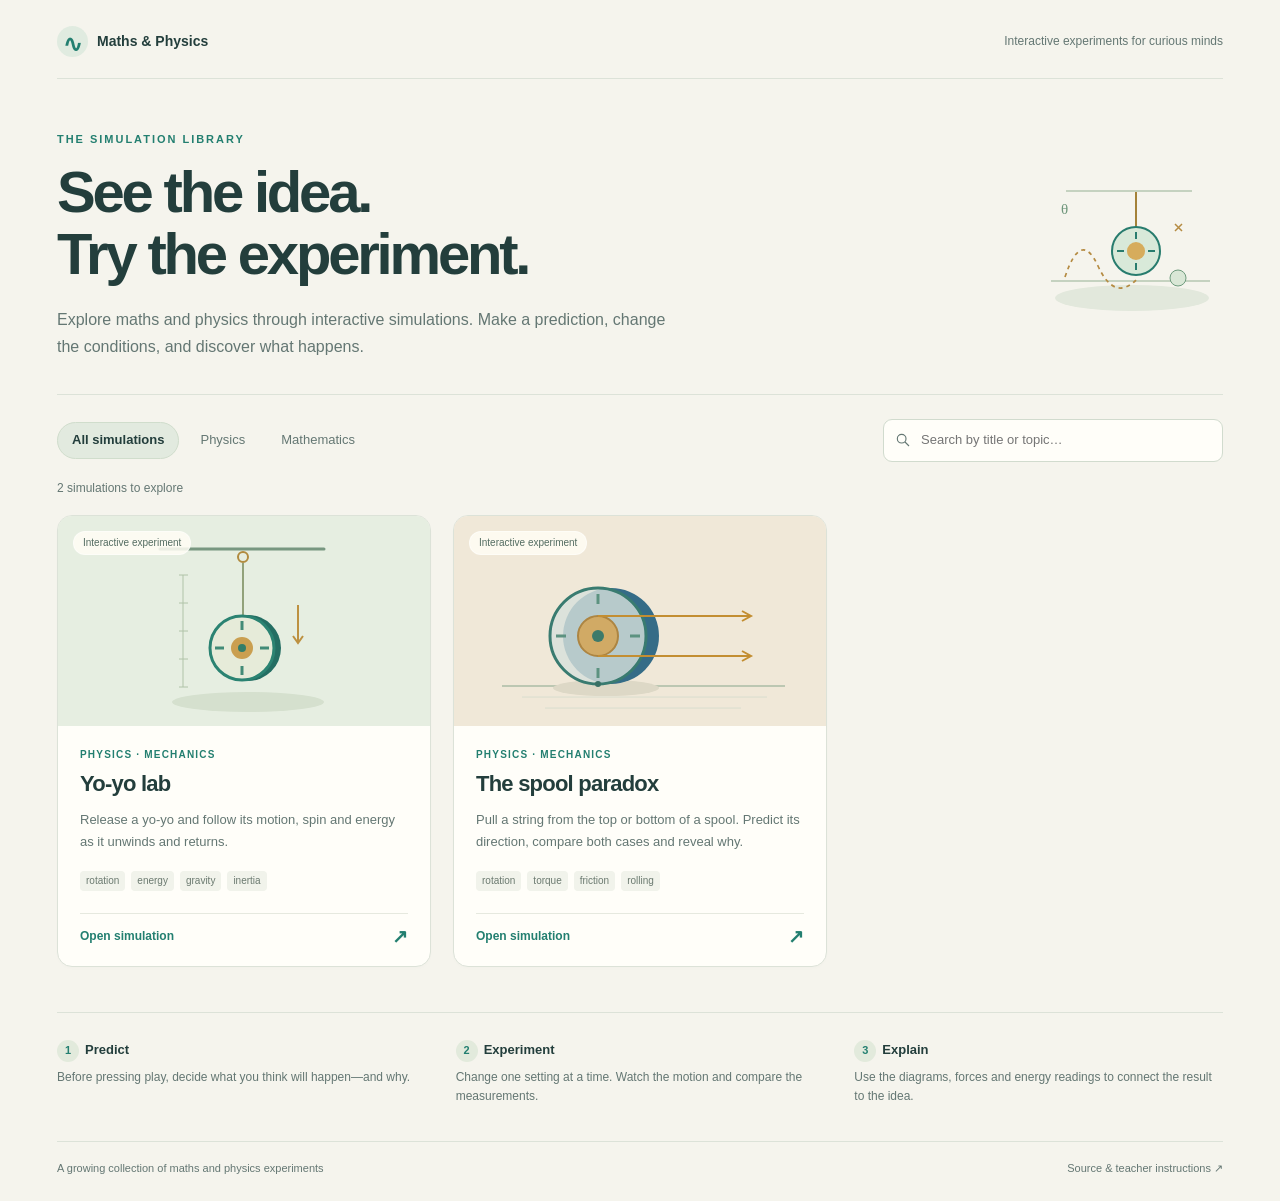
==== index.html @ 2e0e13a7 "Publish expandable maths and physics simulation library with yo-yo and spool experiments" ====
<!DOCTYPE html>
<html lang="en">
<head>
<meta charset="utf-8">
<meta name="viewport" content="width=device-width,initial-scale=1">
<meta name="theme-color" content="#f5f4ed">
<meta name="description" content="Interactive maths and physics simulations. Predict, experiment and explore the ideas behind the motion.">
<link rel="icon" href="data:,">
<title>Maths &amp; Physics · Simulation library</title>
<style>
:root{color-scheme:light;--paper:#f5f4ed;--ink:#233e3c;--muted:#647773;--green:#237f70;--line:#dce2d8;--card:#fffef9}*{box-sizing:border-box}body{margin:0;background:var(--paper);color:var(--ink);font:15px/1.6 'Segoe UI',Arial,sans-serif}a{color:var(--green)}button,input{font:inherit}button{cursor:pointer}a:focus-visible,button:focus-visible,input:focus-visible{outline:3px solid #c89031;outline-offset:4px}.wrap{max-width:1230px;margin:0 auto;padding:0 32px}header{display:flex;justify-content:space-between;align-items:center;padding:26px 0 21px;border-bottom:1px solid var(--line);gap:20px}.brand{font-size:14px;font-weight:650;display:flex;align-items:center;gap:9px}.mark{display:grid;place-items:center;width:31px;height:31px;background:#e0ebe0;color:var(--green);border-radius:50%;font-size:23px}.header-note{font-size:12px;color:var(--muted)}.hero{padding:52px 0 34px;display:flex;gap:35px;justify-content:space-between;align-items:center}.eyebrow{font-size:11px;font-weight:700;letter-spacing:.18em;text-transform:uppercase;color:var(--green);margin-bottom:12px}h1{font-size:clamp(35px,5vw,58px);font-weight:650;line-height:1.08;letter-spacing:-.055em;margin:0 0 20px;max-width:690px}.hero p{max-width:610px;font-size:16px;line-height:1.7;color:var(--muted);margin:0}.hero-art{width:190px;height:160px;flex-shrink:0}.tools{border-top:1px solid var(--line);padding-top:24px;display:flex;justify-content:space-between;align-items:center;gap:18px;flex-wrap:wrap}.filters{display:flex;gap:6px;flex-wrap:wrap}.filter{border:1px solid transparent;color:var(--muted);background:transparent;border-radius:25px;font-size:13px;padding:7px 14px}.filter:hover{background:#e9eee4}.filter[aria-pressed=true]{color:var(--ink);background:#e2eadf;border-color:#d0ddcc;font-weight:600}.search{position:relative;min-width:255px;max-width:340px;flex-grow:1}.search input{width:100%;border:1px solid #d1dbce;border-radius:9px;background:var(--card);padding:10px 13px 10px 37px;color:var(--ink);font-size:13px}.search svg{position:absolute;left:12px;top:13px;width:16px;height:16px;pointer-events:none;color:var(--muted)}.count{font-size:12px;color:var(--muted);margin:17px 0}.cards{display:grid;grid-template-columns:repeat(3,minmax(0,1fr));gap:22px}.card{display:flex;flex-direction:column;border:1px solid var(--line);border-radius:15px;background:var(--card);color:var(--ink);text-decoration:none;overflow:hidden;box-shadow:0 2px 3px #20382d03;transition:transform .15s,border-color .15s}.card:hover{transform:translateY(-3px);border-color:#9eb5a1}.art{height:210px;display:flex;align-items:center;justify-content:center;position:relative;background:#e6eee1}.card:nth-child(even) .art{background:#f0e8d8}.art svg{width:100%;height:100%;max-width:370px}.art-tag{position:absolute;top:15px;left:15px;background:#fffdf5d9;border:1px solid #ffffff80;border-radius:20px;padding:3px 9px;font-size:10px;color:#536c61}.card-body{padding:21px 22px 20px;display:flex;flex-direction:column;flex-grow:1}.topic{font-size:10px;text-transform:uppercase;letter-spacing:.12em;color:var(--green);font-weight:650}.card h2{font-size:22px;letter-spacing:-.035em;font-weight:650;line-height:1.3;margin:7px 0 10px}.description{font-size:13px;color:var(--muted);line-height:1.7;margin:0 0 18px;flex-grow:1}.tags{display:flex;gap:6px;flex-wrap:wrap;margin:0 0 22px}.tag{color:#6b7a70;background:#f1f3eb;border-radius:4px;font-size:10px;padding:2px 6px}.open{display:flex;justify-content:space-between;align-items:center;font-size:12px;font-weight:650;color:var(--green);border-top:1px solid #e6e9df;padding-top:13px}.open span:last-child{font-size:19px;line-height:1}.empty{border:1px dashed #c9d6c5;border-radius:12px;padding:32px;background:#f0f3e9;color:var(--muted);font-size:14px}.empty[hidden]{display:none}.learning{display:grid;grid-template-columns:repeat(3,1fr);gap:30px;border-top:1px solid var(--line);margin-top:45px;padding:27px 0 34px}.learning b{display:block;font-size:13px;margin-bottom:6px}.learning p{font-size:12px;color:var(--muted);margin:0}.number{display:inline-grid;place-items:center;width:22px;height:22px;background:#e2eadc;color:var(--green);border-radius:50%;font-size:11px;margin-right:6px}footer{display:flex;justify-content:space-between;gap:16px;flex-wrap:wrap;padding:18px 0 24px;border-top:1px solid var(--line);font-size:11px;color:var(--muted)}footer a{color:var(--muted);text-decoration:none}footer a:hover{text-decoration:underline}.notice{color:#965b20;background:#fbefd9;border-radius:7px;padding:12px 15px;font-size:12px}.notice[hidden]{display:none}.sr-only{position:absolute;width:1px;height:1px;padding:0;margin:-1px;overflow:hidden;clip:rect(0,0,0,0);white-space:nowrap;border:0}@media(max-width:1020px){.cards{grid-template-columns:repeat(2,minmax(0,1fr))}.hero-art{width:140px}.hero{padding-top:38px}h1{font-size:46px}}@media(max-width:620px){.wrap{padding:0 18px}header{padding:20px 0 16px}.header-note{display:none}.hero{padding:33px 0 28px}.hero-art{display:none}h1{font-size:38px}.hero p{font-size:14px}.tools{align-items:stretch}.search{max-width:none;flex-basis:100%}.cards{grid-template-columns:1fr;gap:18px}.art{height:190px}.learning{grid-template-columns:1fr;gap:18px;margin-top:30px}.card-body{padding:18px 20px}.count{margin:14px 0}}@media(prefers-reduced-motion:reduce){.card{transition:none}.card:hover{transform:none}}
</style>
</head>
<body><div class="wrap">
<header><div class="brand"><span class="mark" aria-hidden="true">∿</span>Maths &amp; Physics</div><span class="header-note">Interactive experiments for curious minds</span></header>
<main>
<section class="hero"><div><div class="eyebrow">The simulation library</div><h1>See the idea.<br>Try the experiment.</h1><p>Explore maths and physics through interactive simulations. Make a prediction, change the conditions, and discover what happens.</p></div><svg class="hero-art" viewBox="0 0 190 160" aria-hidden="true"><ellipse cx="99" cy="132" rx="77" ry="13" fill="#e2e8dc"/><path d="M18 115H177M33 25H159" stroke="#b7c7b2" stroke-width="1.5"/><path d="M103 26V69" stroke="#a48239" stroke-width="2"/><circle cx="103" cy="85" r="24" fill="#d8e9d9" stroke="#287c6e" stroke-width="2"/><circle cx="103" cy="85" r="9" fill="#d6ac5c"/><path d="M103 66L103 73M103 97V104M84 85H91M115 85H122" stroke="#287c6e" stroke-width="2"/><path d="M32 111Q48 63 65 100T105 112" fill="none" stroke="#b58b42" stroke-width="1.7" stroke-dasharray="4 4"/><circle cx="145" cy="112" r="8" fill="#d9e7d6" stroke="#6e9b7d"/><path d="M142 65L149 58M149 65L142 58" stroke="#b58b42" stroke-width="1.5"/><text x="28" y="48" font-size="15" fill="#6e967b" font-family="Georgia,serif">θ</text></svg></section>
<div class="tools"><div class="filters" id="filters" role="group" aria-label="Filter by subject"><button class="filter" type="button" aria-pressed="true" data-subject="all">All simulations</button><button class="filter" type="button" aria-pressed="false" data-subject="Physics">Physics</button><button class="filter" type="button" aria-pressed="false" data-subject="Mathematics">Mathematics</button></div><div class="search"><label class="sr-only" for="search">Search simulations by title or topic</label><svg viewBox="0 0 24 24" fill="none" stroke="currentColor" stroke-width="1.7" aria-hidden="true"><circle cx="10" cy="10" r="6.5"/><path d="M15 15L21 21"/></svg><input type="search" id="search" placeholder="Search by title or topic…" autocomplete="off"></div></div>
<p class="count" id="count" role="status" aria-live="polite">2 simulations to explore</p><p class="notice" id="notice" hidden></p>
<div class="cards" id="cards"><a class="card" href="physics/yoyo/"><div class="card-body"><div class="topic">Physics · Mechanics</div><h2>Yo-yo lab</h2><p class="description">Release a yo-yo and explore gravity, spin and energy.</p><span class="open">Open simulation →</span></div></a><a class="card" href="physics/spool/"><div class="card-body"><div class="topic">Physics · Mechanics</div><h2>The spool paradox</h2><p class="description">Pull the string from above or underneath. Predict which way the spool rolls.</p><span class="open">Open simulation →</span></div></a></div>
<p class="empty" id="empty" hidden>No simulations match this search. Try another topic or choose “All simulations.”</p>
<section class="learning" aria-label="How to explore"><div><b><span class="number">1</span>Predict</b><p>Before pressing play, decide what you think will happen—and why.</p></div><div><b><span class="number">2</span>Experiment</b><p>Change one setting at a time. Watch the motion and compare the measurements.</p></div><div><b><span class="number">3</span>Explain</b><p>Use the diagrams, forces and energy readings to connect the result to the idea.</p></div></section>
<noscript><p class="notice">JavaScript is needed for searching and for the interactive experiments. The links above remain available.</p></noscript>
</main><footer><span>A growing collection of maths and physics experiments</span><a href="https://github.com/enigmaldc/simulations">Source &amp; teacher instructions ↗</a></footer>
</div>
<script>
(()=>{
const $=id=>document.getElementById(id);let entries=[],subject='all';
const drawings={
yoyo:'<svg viewBox="0 0 370 210" aria-hidden="true"><ellipse cx="189" cy="186" rx="76" ry="10" fill="#d5e0ce"/><path d="M101 33H265" stroke="#789780" stroke-width="3" stroke-linecap="round"/><circle cx="184" cy="41" r="5" stroke="#b18b3f" stroke-width="2" fill="none"/><path d="M184 47V105" stroke="#7d8e61" stroke-width="1.6"/><path d="M124 59V171M120 59H129M120 87H129M120 115H129M120 143H129M120 171H129" stroke="#b0c3a8" stroke-width="1"/><circle cx="189" cy="132" r="33" fill="#246e63"/><circle cx="183" cy="132" r="32" fill="#e6ebd9" stroke="#2b8372" stroke-width="3"/><circle cx="183" cy="132" r="11" fill="#ca9f50"/><circle cx="183" cy="132" r="4" fill="#327d68"/><path d="M183 105V114M183 150V159M156 132H165M201 132H210" stroke="#428b77" stroke-width="3"/><path d="M239 89V126M234 120L239 127L244 120" stroke="#bd9141" stroke-width="2" fill="none"/></svg>',
spool:'<svg viewBox="0 0 370 210" aria-hidden="true"><path d="M47 170H330" stroke="#bcc7b2" stroke-width="2"/><path d="M67 181H312M90 192H286" stroke="#d8ddce" stroke-width="1"/><ellipse cx="151" cy="172" rx="53" ry="8" fill="#ddd8c6"/><circle cx="156" cy="120" r="48" fill="#356c87"/><circle cx="143" cy="120" r="48" fill="#d7e2dd" fill-opacity=".8" stroke="#397b70" stroke-width="3"/><circle cx="143" cy="120" r="20" fill="#d1aa65" stroke="#ad8542" stroke-width="2"/><circle cx="143" cy="120" r="6" fill="#3d7a6a"/><path d="M143 100H295M143 140H295" stroke="#c38e32" stroke-width="2"/><path d="M287 95L296 100L287 105M287 135L296 140L287 145" fill="none" stroke="#c38e32" stroke-width="2"/><path d="M143 78V88M143 152V162M101 120H111M175 120H185" stroke="#5c9280" stroke-width="3"/><circle cx="143" cy="168" r="3" fill="#397064"/></svg>',
generic:'<svg viewBox="0 0 370 210" aria-hidden="true"><path d="M57 159H315M95 39V177" stroke="#a6bba5" stroke-width="1.5"/><path d="M62 133Q110 35 157 112T254 107T316 83" stroke="#318371" stroke-width="3" fill="none"/><circle cx="157" cy="112" r="7" fill="#d0a355"/><circle cx="254" cy="107" r="5" fill="#318371"/></svg>'};
function card(entry){const a=document.createElement('a');a.className='card';a.href=entry.path;const art=document.createElement('div');art.className='art';art.innerHTML=drawings[entry.icon]||drawings.generic;const artTag=document.createElement('span');artTag.className='art-tag';artTag.textContent='Interactive experiment';art.append(artTag);const body=document.createElement('div');body.className='card-body';const topic=document.createElement('div');topic.className='topic';topic.textContent=entry.subject+' · '+entry.topic;const title=document.createElement('h2');title.textContent=entry.title;const description=document.createElement('p');description.className='description';description.textContent=entry.description;const tags=document.createElement('div');tags.className='tags';for(const name of entry.tags.slice(0,4)){const tag=document.createElement('span');tag.className='tag';tag.textContent=name;tags.append(tag);}const open=document.createElement('div');open.className='open';const label=document.createElement('span');label.textContent='Open simulation';const arrow=document.createElement('span');arrow.textContent='↗';arrow.setAttribute('aria-hidden','true');open.append(label,arrow);body.append(topic,title,description,tags,open);a.append(art,body);return a;}
function render(){const query=$('search').value.trim().toLocaleLowerCase();const visible=entries.filter(e=>(subject==='all'||e.subject===subject)&&[e.title,e.subject,e.topic,e.description,...e.tags].join(' ').toLocaleLowerCase().includes(query));$('cards').replaceChildren(...visible.map(card));$('empty').hidden=visible.length!==0;$('empty').textContent=subject==='Mathematics'&&!query?'Mathematics experiments will appear here as the collection grows. Choose “All simulations” to browse the current experiments.':'No simulations match this search. Try another topic or choose “All simulations.”';$('count').textContent=visible.length+(visible.length===1?' simulation':' simulations')+(query||subject!=='all'?' found':' to explore');}
function filters(){const subjects=['all',...new Set(['Physics','Mathematics',...entries.map(e=>e.subject)])];$('filters').replaceChildren(...subjects.map(name=>{const b=document.createElement('button');b.type='button';b.className='filter';b.dataset.subject=name;b.textContent=name==='all'?'All simulations':name;b.setAttribute('aria-pressed',String(name===subject));return b;}));}
$('filters').addEventListener('click',e=>{const b=e.target.closest('[data-subject]');if(!b||!entries.length)return;subject=b.dataset.subject;filters();render();});$('search').addEventListener('input',()=>{if(entries.length)render();});
async function load(){try{const response=await fetch('./simulations.json',{cache:'no-cache'});if(!response.ok)throw new Error('Catalogue returned HTTP '+response.status);const data=await response.json();if(!Array.isArray(data))throw new Error('Catalogue must be a list');const ids=new Set();for(const entry of data){if(!entry||!['id','title','subject','topic','description','path'].every(k=>typeof entry[k]==='string'&&entry[k].trim())||!Array.isArray(entry.tags)||!entry.tags.every(t=>typeof t==='string')||ids.has(entry.id)||/^(?:[a-z][a-z0-9+.-]*:|\/)|(?:^|\/)\.\.(?:\/|$)/i.test(entry.path))throw new Error('Invalid catalogue entry');ids.add(entry.id);}entries=data;filters();render();}catch(error){$('notice').hidden=false;$('notice').textContent='The full catalogue could not load. The experiment links below still work. If you opened this file locally, use a localhost server or the published GitHub Pages site.';$('search').disabled=true;for(const b of $('filters').querySelectorAll('button'))b.disabled=true;console.error('Simulation catalogue:',error);}}
load();
})();
</script>
</body>
</html>
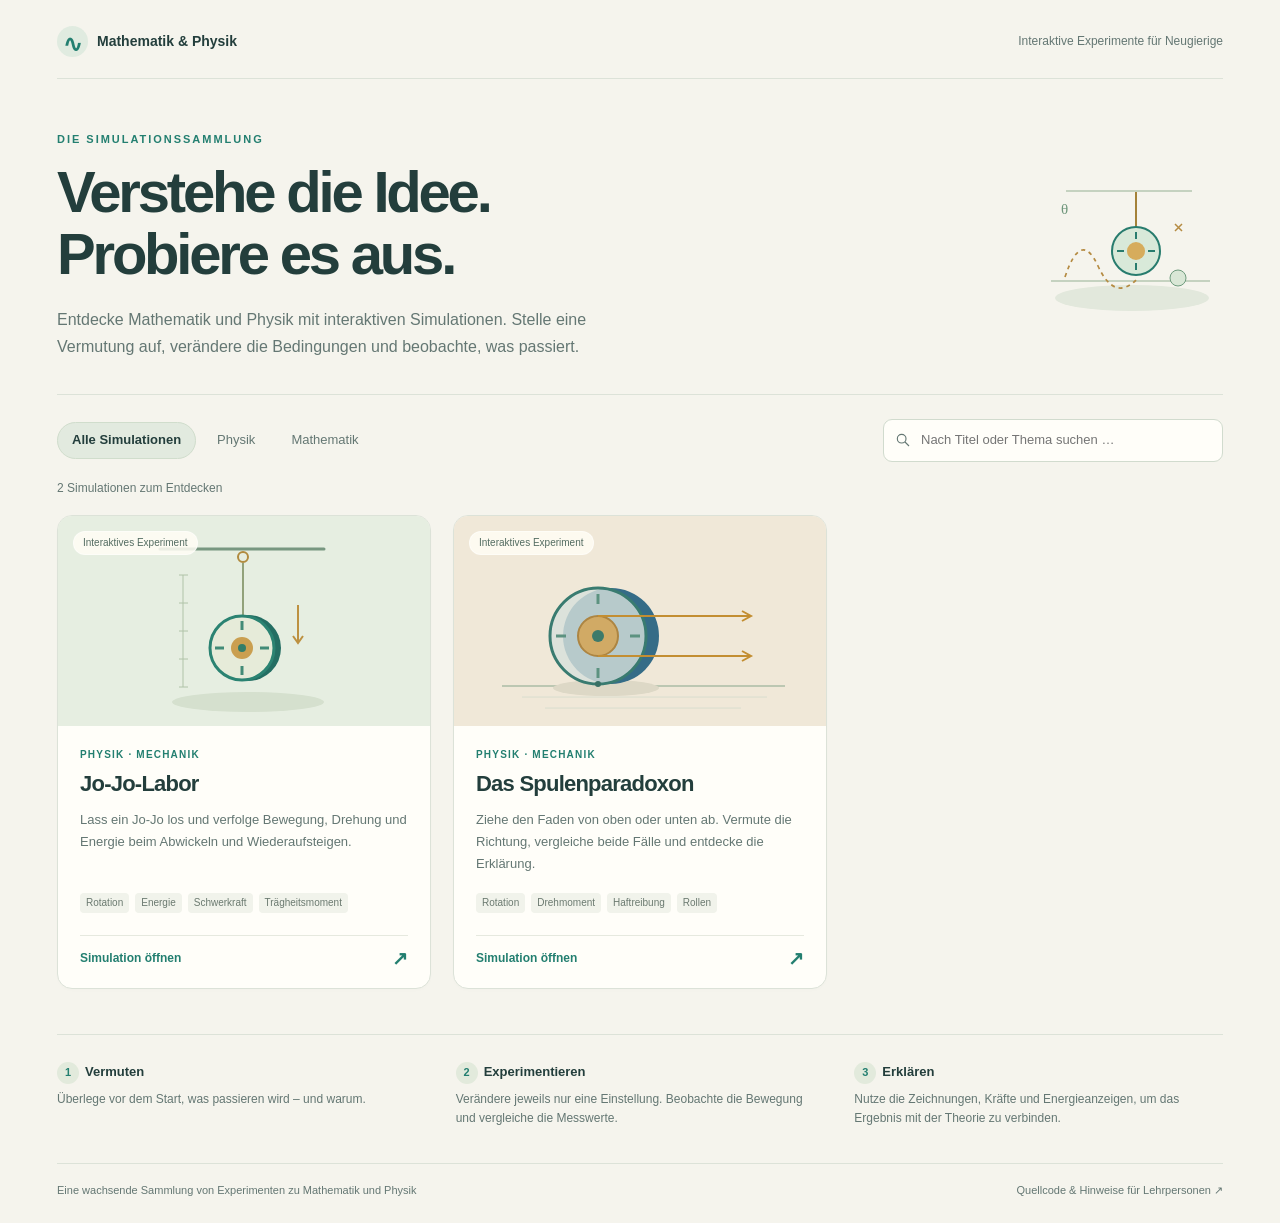
==== commit f6bd04e0: "Translate both physics simulations and the library into Swiss Standard German" ====
--- a/index.html
+++ b/index.html
@@ -1,42 +1,42 @@
-<!DOCTYPE html>
-<html lang="en">
-<head>
-<meta charset="utf-8">
-<meta name="viewport" content="width=device-width,initial-scale=1">
-<meta name="theme-color" content="#f5f4ed">
-<meta name="description" content="Interactive maths and physics simulations. Predict, experiment and explore the ideas behind the motion.">
-<link rel="icon" href="data:,">
-<title>Maths &amp; Physics · Simulation library</title>
-<style>
-:root{color-scheme:light;--paper:#f5f4ed;--ink:#233e3c;--muted:#647773;--green:#237f70;--line:#dce2d8;--card:#fffef9}*{box-sizing:border-box}body{margin:0;background:var(--paper);color:var(--ink);font:15px/1.6 'Segoe UI',Arial,sans-serif}a{color:var(--green)}button,input{font:inherit}button{cursor:pointer}a:focus-visible,button:focus-visible,input:focus-visible{outline:3px solid #c89031;outline-offset:4px}.wrap{max-width:1230px;margin:0 auto;padding:0 32px}header{display:flex;justify-content:space-between;align-items:center;padding:26px 0 21px;border-bottom:1px solid var(--line);gap:20px}.brand{font-size:14px;font-weight:650;display:flex;align-items:center;gap:9px}.mark{display:grid;place-items:center;width:31px;height:31px;background:#e0ebe0;color:var(--green);border-radius:50%;font-size:23px}.header-note{font-size:12px;color:var(--muted)}.hero{padding:52px 0 34px;display:flex;gap:35px;justify-content:space-between;align-items:center}.eyebrow{font-size:11px;font-weight:700;letter-spacing:.18em;text-transform:uppercase;color:var(--green);margin-bottom:12px}h1{font-size:clamp(35px,5vw,58px);font-weight:650;line-height:1.08;letter-spacing:-.055em;margin:0 0 20px;max-width:690px}.hero p{max-width:610px;font-size:16px;line-height:1.7;color:var(--muted);margin:0}.hero-art{width:190px;height:160px;flex-shrink:0}.tools{border-top:1px solid var(--line);padding-top:24px;display:flex;justify-content:space-between;align-items:center;gap:18px;flex-wrap:wrap}.filters{display:flex;gap:6px;flex-wrap:wrap}.filter{border:1px solid transparent;color:var(--muted);background:transparent;border-radius:25px;font-size:13px;padding:7px 14px}.filter:hover{background:#e9eee4}.filter[aria-pressed=true]{color:var(--ink);background:#e2eadf;border-color:#d0ddcc;font-weight:600}.search{position:relative;min-width:255px;max-width:340px;flex-grow:1}.search input{width:100%;border:1px solid #d1dbce;border-radius:9px;background:var(--card);padding:10px 13px 10px 37px;color:var(--ink);font-size:13px}.search svg{position:absolute;left:12px;top:13px;width:16px;height:16px;pointer-events:none;color:var(--muted)}.count{font-size:12px;color:var(--muted);margin:17px 0}.cards{display:grid;grid-template-columns:repeat(3,minmax(0,1fr));gap:22px}.card{display:flex;flex-direction:column;border:1px solid var(--line);border-radius:15px;background:var(--card);color:var(--ink);text-decoration:none;overflow:hidden;box-shadow:0 2px 3px #20382d03;transition:transform .15s,border-color .15s}.card:hover{transform:translateY(-3px);border-color:#9eb5a1}.art{height:210px;display:flex;align-items:center;justify-content:center;position:relative;background:#e6eee1}.card:nth-child(even) .art{background:#f0e8d8}.art svg{width:100%;height:100%;max-width:370px}.art-tag{position:absolute;top:15px;left:15px;background:#fffdf5d9;border:1px solid #ffffff80;border-radius:20px;padding:3px 9px;font-size:10px;color:#536c61}.card-body{padding:21px 22px 20px;display:flex;flex-direction:column;flex-grow:1}.topic{font-size:10px;text-transform:uppercase;letter-spacing:.12em;color:var(--green);font-weight:650}.card h2{font-size:22px;letter-spacing:-.035em;font-weight:650;line-height:1.3;margin:7px 0 10px}.description{font-size:13px;color:var(--muted);line-height:1.7;margin:0 0 18px;flex-grow:1}.tags{display:flex;gap:6px;flex-wrap:wrap;margin:0 0 22px}.tag{color:#6b7a70;background:#f1f3eb;border-radius:4px;font-size:10px;padding:2px 6px}.open{display:flex;justify-content:space-between;align-items:center;font-size:12px;font-weight:650;color:var(--green);border-top:1px solid #e6e9df;padding-top:13px}.open span:last-child{font-size:19px;line-height:1}.empty{border:1px dashed #c9d6c5;border-radius:12px;padding:32px;background:#f0f3e9;color:var(--muted);font-size:14px}.empty[hidden]{display:none}.learning{display:grid;grid-template-columns:repeat(3,1fr);gap:30px;border-top:1px solid var(--line);margin-top:45px;padding:27px 0 34px}.learning b{display:block;font-size:13px;margin-bottom:6px}.learning p{font-size:12px;color:var(--muted);margin:0}.number{display:inline-grid;place-items:center;width:22px;height:22px;background:#e2eadc;color:var(--green);border-radius:50%;font-size:11px;margin-right:6px}footer{display:flex;justify-content:space-between;gap:16px;flex-wrap:wrap;padding:18px 0 24px;border-top:1px solid var(--line);font-size:11px;color:var(--muted)}footer a{color:var(--muted);text-decoration:none}footer a:hover{text-decoration:underline}.notice{color:#965b20;background:#fbefd9;border-radius:7px;padding:12px 15px;font-size:12px}.notice[hidden]{display:none}.sr-only{position:absolute;width:1px;height:1px;padding:0;margin:-1px;overflow:hidden;clip:rect(0,0,0,0);white-space:nowrap;border:0}@media(max-width:1020px){.cards{grid-template-columns:repeat(2,minmax(0,1fr))}.hero-art{width:140px}.hero{padding-top:38px}h1{font-size:46px}}@media(max-width:620px){.wrap{padding:0 18px}header{padding:20px 0 16px}.header-note{display:none}.hero{padding:33px 0 28px}.hero-art{display:none}h1{font-size:38px}.hero p{font-size:14px}.tools{align-items:stretch}.search{max-width:none;flex-basis:100%}.cards{grid-template-columns:1fr;gap:18px}.art{height:190px}.learning{grid-template-columns:1fr;gap:18px;margin-top:30px}.card-body{padding:18px 20px}.count{margin:14px 0}}@media(prefers-reduced-motion:reduce){.card{transition:none}.card:hover{transform:none}}
-</style>
-</head>
-<body><div class="wrap">
-<header><div class="brand"><span class="mark" aria-hidden="true">∿</span>Maths &amp; Physics</div><span class="header-note">Interactive experiments for curious minds</span></header>
-<main>
-<section class="hero"><div><div class="eyebrow">The simulation library</div><h1>See the idea.<br>Try the experiment.</h1><p>Explore maths and physics through interactive simulations. Make a prediction, change the conditions, and discover what happens.</p></div><svg class="hero-art" viewBox="0 0 190 160" aria-hidden="true"><ellipse cx="99" cy="132" rx="77" ry="13" fill="#e2e8dc"/><path d="M18 115H177M33 25H159" stroke="#b7c7b2" stroke-width="1.5"/><path d="M103 26V69" stroke="#a48239" stroke-width="2"/><circle cx="103" cy="85" r="24" fill="#d8e9d9" stroke="#287c6e" stroke-width="2"/><circle cx="103" cy="85" r="9" fill="#d6ac5c"/><path d="M103 66L103 73M103 97V104M84 85H91M115 85H122" stroke="#287c6e" stroke-width="2"/><path d="M32 111Q48 63 65 100T105 112" fill="none" stroke="#b58b42" stroke-width="1.7" stroke-dasharray="4 4"/><circle cx="145" cy="112" r="8" fill="#d9e7d6" stroke="#6e9b7d"/><path d="M142 65L149 58M149 65L142 58" stroke="#b58b42" stroke-width="1.5"/><text x="28" y="48" font-size="15" fill="#6e967b" font-family="Georgia,serif">θ</text></svg></section>
-<div class="tools"><div class="filters" id="filters" role="group" aria-label="Filter by subject"><button class="filter" type="button" aria-pressed="true" data-subject="all">All simulations</button><button class="filter" type="button" aria-pressed="false" data-subject="Physics">Physics</button><button class="filter" type="button" aria-pressed="false" data-subject="Mathematics">Mathematics</button></div><div class="search"><label class="sr-only" for="search">Search simulations by title or topic</label><svg viewBox="0 0 24 24" fill="none" stroke="currentColor" stroke-width="1.7" aria-hidden="true"><circle cx="10" cy="10" r="6.5"/><path d="M15 15L21 21"/></svg><input type="search" id="search" placeholder="Search by title or topic…" autocomplete="off"></div></div>
-<p class="count" id="count" role="status" aria-live="polite">2 simulations to explore</p><p class="notice" id="notice" hidden></p>
-<div class="cards" id="cards"><a class="card" href="physics/yoyo/"><div class="card-body"><div class="topic">Physics · Mechanics</div><h2>Yo-yo lab</h2><p class="description">Release a yo-yo and explore gravity, spin and energy.</p><span class="open">Open simulation →</span></div></a><a class="card" href="physics/spool/"><div class="card-body"><div class="topic">Physics · Mechanics</div><h2>The spool paradox</h2><p class="description">Pull the string from above or underneath. Predict which way the spool rolls.</p><span class="open">Open simulation →</span></div></a></div>
-<p class="empty" id="empty" hidden>No simulations match this search. Try another topic or choose “All simulations.”</p>
-<section class="learning" aria-label="How to explore"><div><b><span class="number">1</span>Predict</b><p>Before pressing play, decide what you think will happen—and why.</p></div><div><b><span class="number">2</span>Experiment</b><p>Change one setting at a time. Watch the motion and compare the measurements.</p></div><div><b><span class="number">3</span>Explain</b><p>Use the diagrams, forces and energy readings to connect the result to the idea.</p></div></section>
-<noscript><p class="notice">JavaScript is needed for searching and for the interactive experiments. The links above remain available.</p></noscript>
-</main><footer><span>A growing collection of maths and physics experiments</span><a href="https://github.com/enigmaldc/simulations">Source &amp; teacher instructions ↗</a></footer>
-</div>
-<script>
-(()=>{
-const $=id=>document.getElementById(id);let entries=[],subject='all';
-const drawings={
-yoyo:'<svg viewBox="0 0 370 210" aria-hidden="true"><ellipse cx="189" cy="186" rx="76" ry="10" fill="#d5e0ce"/><path d="M101 33H265" stroke="#789780" stroke-width="3" stroke-linecap="round"/><circle cx="184" cy="41" r="5" stroke="#b18b3f" stroke-width="2" fill="none"/><path d="M184 47V105" stroke="#7d8e61" stroke-width="1.6"/><path d="M124 59V171M120 59H129M120 87H129M120 115H129M120 143H129M120 171H129" stroke="#b0c3a8" stroke-width="1"/><circle cx="189" cy="132" r="33" fill="#246e63"/><circle cx="183" cy="132" r="32" fill="#e6ebd9" stroke="#2b8372" stroke-width="3"/><circle cx="183" cy="132" r="11" fill="#ca9f50"/><circle cx="183" cy="132" r="4" fill="#327d68"/><path d="M183 105V114M183 150V159M156 132H165M201 132H210" stroke="#428b77" stroke-width="3"/><path d="M239 89V126M234 120L239 127L244 120" stroke="#bd9141" stroke-width="2" fill="none"/></svg>',
-spool:'<svg viewBox="0 0 370 210" aria-hidden="true"><path d="M47 170H330" stroke="#bcc7b2" stroke-width="2"/><path d="M67 181H312M90 192H286" stroke="#d8ddce" stroke-width="1"/><ellipse cx="151" cy="172" rx="53" ry="8" fill="#ddd8c6"/><circle cx="156" cy="120" r="48" fill="#356c87"/><circle cx="143" cy="120" r="48" fill="#d7e2dd" fill-opacity=".8" stroke="#397b70" stroke-width="3"/><circle cx="143" cy="120" r="20" fill="#d1aa65" stroke="#ad8542" stroke-width="2"/><circle cx="143" cy="120" r="6" fill="#3d7a6a"/><path d="M143 100H295M143 140H295" stroke="#c38e32" stroke-width="2"/><path d="M287 95L296 100L287 105M287 135L296 140L287 145" fill="none" stroke="#c38e32" stroke-width="2"/><path d="M143 78V88M143 152V162M101 120H111M175 120H185" stroke="#5c9280" stroke-width="3"/><circle cx="143" cy="168" r="3" fill="#397064"/></svg>',
-generic:'<svg viewBox="0 0 370 210" aria-hidden="true"><path d="M57 159H315M95 39V177" stroke="#a6bba5" stroke-width="1.5"/><path d="M62 133Q110 35 157 112T254 107T316 83" stroke="#318371" stroke-width="3" fill="none"/><circle cx="157" cy="112" r="7" fill="#d0a355"/><circle cx="254" cy="107" r="5" fill="#318371"/></svg>'};
-function card(entry){const a=document.createElement('a');a.className='card';a.href=entry.path;const art=document.createElement('div');art.className='art';art.innerHTML=drawings[entry.icon]||drawings.generic;const artTag=document.createElement('span');artTag.className='art-tag';artTag.textContent='Interactive experiment';art.append(artTag);const body=document.createElement('div');body.className='card-body';const topic=document.createElement('div');topic.className='topic';topic.textContent=entry.subject+' · '+entry.topic;const title=document.createElement('h2');title.textContent=entry.title;const description=document.createElement('p');description.className='description';description.textContent=entry.description;const tags=document.createElement('div');tags.className='tags';for(const name of entry.tags.slice(0,4)){const tag=document.createElement('span');tag.className='tag';tag.textContent=name;tags.append(tag);}const open=document.createElement('div');open.className='open';const label=document.createElement('span');label.textContent='Open simulation';const arrow=document.createElement('span');arrow.textContent='↗';arrow.setAttribute('aria-hidden','true');open.append(label,arrow);body.append(topic,title,description,tags,open);a.append(art,body);return a;}
-function render(){const query=$('search').value.trim().toLocaleLowerCase();const visible=entries.filter(e=>(subject==='all'||e.subject===subject)&&[e.title,e.subject,e.topic,e.description,...e.tags].join(' ').toLocaleLowerCase().includes(query));$('cards').replaceChildren(...visible.map(card));$('empty').hidden=visible.length!==0;$('empty').textContent=subject==='Mathematics'&&!query?'Mathematics experiments will appear here as the collection grows. Choose “All simulations” to browse the current experiments.':'No simulations match this search. Try another topic or choose “All simulations.”';$('count').textContent=visible.length+(visible.length===1?' simulation':' simulations')+(query||subject!=='all'?' found':' to explore');}
-function filters(){const subjects=['all',...new Set(['Physics','Mathematics',...entries.map(e=>e.subject)])];$('filters').replaceChildren(...subjects.map(name=>{const b=document.createElement('button');b.type='button';b.className='filter';b.dataset.subject=name;b.textContent=name==='all'?'All simulations':name;b.setAttribute('aria-pressed',String(name===subject));return b;}));}
-$('filters').addEventListener('click',e=>{const b=e.target.closest('[data-subject]');if(!b||!entries.length)return;subject=b.dataset.subject;filters();render();});$('search').addEventListener('input',()=>{if(entries.length)render();});
-async function load(){try{const response=await fetch('./simulations.json',{cache:'no-cache'});if(!response.ok)throw new Error('Catalogue returned HTTP '+response.status);const data=await response.json();if(!Array.isArray(data))throw new Error('Catalogue must be a list');const ids=new Set();for(const entry of data){if(!entry||!['id','title','subject','topic','description','path'].every(k=>typeof entry[k]==='string'&&entry[k].trim())||!Array.isArray(entry.tags)||!entry.tags.every(t=>typeof t==='string')||ids.has(entry.id)||/^(?:[a-z][a-z0-9+.-]*:|\/)|(?:^|\/)\.\.(?:\/|$)/i.test(entry.path))throw new Error('Invalid catalogue entry');ids.add(entry.id);}entries=data;filters();render();}catch(error){$('notice').hidden=false;$('notice').textContent='The full catalogue could not load. The experiment links below still work. If you opened this file locally, use a localhost server or the published GitHub Pages site.';$('search').disabled=true;for(const b of $('filters').querySelectorAll('button'))b.disabled=true;console.error('Simulation catalogue:',error);}}
-load();
-})();
-</script>
-</body>
-</html>
+<!DOCTYPE html>
+<html lang="de-CH">
+<head>
+<meta charset="utf-8">
+<meta name="viewport" content="width=device-width,initial-scale=1">
+<meta name="theme-color" content="#f5f4ed">
+<meta name="description" content="Interaktive Simulationen zu Mathematik und Physik. Vermute, experimentiere und entdecke die Ideen hinter der Bewegung.">
+<link rel="icon" href="data:,">
+<title>Mathematik &amp; Physik · Simulationssammlung</title>
+<style>
+:root{color-scheme:light;--paper:#f5f4ed;--ink:#233e3c;--muted:#647773;--green:#237f70;--line:#dce2d8;--card:#fffef9}*{box-sizing:border-box}body{margin:0;background:var(--paper);color:var(--ink);font:15px/1.6 'Segoe UI',Arial,sans-serif}a{color:var(--green)}button,input{font:inherit}button{cursor:pointer}a:focus-visible,button:focus-visible,input:focus-visible{outline:3px solid #c89031;outline-offset:4px}.wrap{max-width:1230px;margin:0 auto;padding:0 32px}header{display:flex;justify-content:space-between;align-items:center;padding:26px 0 21px;border-bottom:1px solid var(--line);gap:20px}.brand{font-size:14px;font-weight:650;display:flex;align-items:center;gap:9px}.mark{display:grid;place-items:center;width:31px;height:31px;background:#e0ebe0;color:var(--green);border-radius:50%;font-size:23px}.header-note{font-size:12px;color:var(--muted)}.hero{padding:52px 0 34px;display:flex;gap:35px;justify-content:space-between;align-items:center}.eyebrow{font-size:11px;font-weight:700;letter-spacing:.18em;text-transform:uppercase;color:var(--green);margin-bottom:12px}h1{font-size:clamp(35px,5vw,58px);font-weight:650;line-height:1.08;letter-spacing:-.055em;margin:0 0 20px;max-width:690px}.hero p{max-width:610px;font-size:16px;line-height:1.7;color:var(--muted);margin:0}.hero-art{width:190px;height:160px;flex-shrink:0}.tools{border-top:1px solid var(--line);padding-top:24px;display:flex;justify-content:space-between;align-items:center;gap:18px;flex-wrap:wrap}.filters{display:flex;gap:6px;flex-wrap:wrap}.filter{border:1px solid transparent;color:var(--muted);background:transparent;border-radius:25px;font-size:13px;padding:7px 14px}.filter:hover{background:#e9eee4}.filter[aria-pressed=true]{color:var(--ink);background:#e2eadf;border-color:#d0ddcc;font-weight:600}.search{position:relative;min-width:255px;max-width:340px;flex-grow:1}.search input{width:100%;border:1px solid #d1dbce;border-radius:9px;background:var(--card);padding:10px 13px 10px 37px;color:var(--ink);font-size:13px}.search svg{position:absolute;left:12px;top:13px;width:16px;height:16px;pointer-events:none;color:var(--muted)}.count{font-size:12px;color:var(--muted);margin:17px 0}.cards{display:grid;grid-template-columns:repeat(3,minmax(0,1fr));gap:22px}.card{display:flex;flex-direction:column;border:1px solid var(--line);border-radius:15px;background:var(--card);color:var(--ink);text-decoration:none;overflow:hidden;box-shadow:0 2px 3px #20382d03;transition:transform .15s,border-color .15s}.card:hover{transform:translateY(-3px);border-color:#9eb5a1}.art{height:210px;display:flex;align-items:center;justify-content:center;position:relative;background:#e6eee1}.card:nth-child(even) .art{background:#f0e8d8}.art svg{width:100%;height:100%;max-width:370px}.art-tag{position:absolute;top:15px;left:15px;background:#fffdf5d9;border:1px solid #ffffff80;border-radius:20px;padding:3px 9px;font-size:10px;color:#536c61}.card-body{padding:21px 22px 20px;display:flex;flex-direction:column;flex-grow:1}.topic{font-size:10px;text-transform:uppercase;letter-spacing:.12em;color:var(--green);font-weight:650}.card h2{font-size:22px;letter-spacing:-.035em;font-weight:650;line-height:1.3;margin:7px 0 10px}.description{font-size:13px;color:var(--muted);line-height:1.7;margin:0 0 18px;flex-grow:1}.tags{display:flex;gap:6px;flex-wrap:wrap;margin:0 0 22px}.tag{color:#6b7a70;background:#f1f3eb;border-radius:4px;font-size:10px;padding:2px 6px}.open{display:flex;justify-content:space-between;align-items:center;font-size:12px;font-weight:650;color:var(--green);border-top:1px solid #e6e9df;padding-top:13px}.open span:last-child{font-size:19px;line-height:1}.empty{border:1px dashed #c9d6c5;border-radius:12px;padding:32px;background:#f0f3e9;color:var(--muted);font-size:14px}.empty[hidden]{display:none}.learning{display:grid;grid-template-columns:repeat(3,1fr);gap:30px;border-top:1px solid var(--line);margin-top:45px;padding:27px 0 34px}.learning b{display:block;font-size:13px;margin-bottom:6px}.learning p{font-size:12px;color:var(--muted);margin:0}.number{display:inline-grid;place-items:center;width:22px;height:22px;background:#e2eadc;color:var(--green);border-radius:50%;font-size:11px;margin-right:6px}footer{display:flex;justify-content:space-between;gap:16px;flex-wrap:wrap;padding:18px 0 24px;border-top:1px solid var(--line);font-size:11px;color:var(--muted)}footer a{color:var(--muted);text-decoration:none}footer a:hover{text-decoration:underline}.notice{color:#965b20;background:#fbefd9;border-radius:7px;padding:12px 15px;font-size:12px}.notice[hidden]{display:none}.sr-only{position:absolute;width:1px;height:1px;padding:0;margin:-1px;overflow:hidden;clip:rect(0,0,0,0);white-space:nowrap;border:0}@media(max-width:1020px){.cards{grid-template-columns:repeat(2,minmax(0,1fr))}.hero-art{width:140px}.hero{padding-top:38px}h1{font-size:46px}}@media(max-width:620px){.wrap{padding:0 18px}header{padding:20px 0 16px}.header-note{display:none}.hero{padding:33px 0 28px}.hero-art{display:none}h1{font-size:38px}.hero p{font-size:14px}.tools{align-items:stretch}.search{max-width:none;flex-basis:100%}.cards{grid-template-columns:1fr;gap:18px}.art{height:190px}.learning{grid-template-columns:1fr;gap:18px;margin-top:30px}.card-body{padding:18px 20px}.count{margin:14px 0}}@media(prefers-reduced-motion:reduce){.card{transition:none}.card:hover{transform:none}}
+</style>
+</head>
+<body><div class="wrap">
+<header><div class="brand"><span class="mark" aria-hidden="true">∿</span>Mathematik &amp; Physik</div><span class="header-note">Interaktive Experimente für Neugierige</span></header>
+<main>
+<section class="hero"><div><div class="eyebrow">Die Simulationssammlung</div><h1>Verstehe die Idee.<br>Probiere es aus.</h1><p>Entdecke Mathematik und Physik mit interaktiven Simulationen. Stelle eine Vermutung auf, verändere die Bedingungen und beobachte, was passiert.</p></div><svg class="hero-art" viewBox="0 0 190 160" aria-hidden="true"><ellipse cx="99" cy="132" rx="77" ry="13" fill="#e2e8dc"/><path d="M18 115H177M33 25H159" stroke="#b7c7b2" stroke-width="1.5"/><path d="M103 26V69" stroke="#a48239" stroke-width="2"/><circle cx="103" cy="85" r="24" fill="#d8e9d9" stroke="#287c6e" stroke-width="2"/><circle cx="103" cy="85" r="9" fill="#d6ac5c"/><path d="M103 66L103 73M103 97V104M84 85H91M115 85H122" stroke="#287c6e" stroke-width="2"/><path d="M32 111Q48 63 65 100T105 112" fill="none" stroke="#b58b42" stroke-width="1.7" stroke-dasharray="4 4"/><circle cx="145" cy="112" r="8" fill="#d9e7d6" stroke="#6e9b7d"/><path d="M142 65L149 58M149 65L142 58" stroke="#b58b42" stroke-width="1.5"/><text x="28" y="48" font-size="15" fill="#6e967b" font-family="Georgia,serif">θ</text></svg></section>
+<div class="tools"><div class="filters" id="filters" role="group" aria-label="Nach Fach filtern"><button class="filter" type="button" aria-pressed="true" data-subject="all">Alle Simulationen</button><button class="filter" type="button" aria-pressed="false" data-subject="Physik">Physik</button><button class="filter" type="button" aria-pressed="false" data-subject="Mathematik">Mathematik</button></div><div class="search"><label class="sr-only" for="search">Simulationen nach Titel oder Thema durchsuchen</label><svg viewBox="0 0 24 24" fill="none" stroke="currentColor" stroke-width="1.7" aria-hidden="true"><circle cx="10" cy="10" r="6.5"/><path d="M15 15L21 21"/></svg><input type="search" id="search" placeholder="Nach Titel oder Thema suchen …" autocomplete="off"></div></div>
+<p class="count" id="count" role="status" aria-live="polite">2 Simulationen zum Entdecken</p><p class="notice" id="notice" hidden></p>
+<div class="cards" id="cards"><a class="card" href="physics/yoyo/"><div class="card-body"><div class="topic">Physik · Mechanik</div><h2>Jo-Jo-Labor</h2><p class="description">Lass ein Jo-Jo los und untersuche Schwerkraft, Rotation und Energie.</p><span class="open">Simulation öffnen →</span></div></a><a class="card" href="physics/spool/"><div class="card-body"><div class="topic">Physik · Mechanik</div><h2>Das Spulenparadoxon</h2><p class="description">Ziehe den Faden von oben oder unten ab. Vermute, in welche Richtung die Spule rollt.</p><span class="open">Simulation öffnen →</span></div></a></div>
+<p class="empty" id="empty" hidden>Keine Simulation passt zur Suche. Probiere ein anderes Thema oder wähle «Alle Simulationen».</p>
+<section class="learning" aria-label="So gehst du vor"><div><b><span class="number">1</span>Vermuten</b><p>Überlege vor dem Start, was passieren wird – und warum.</p></div><div><b><span class="number">2</span>Experimentieren</b><p>Verändere jeweils nur eine Einstellung. Beobachte die Bewegung und vergleiche die Messwerte.</p></div><div><b><span class="number">3</span>Erklären</b><p>Nutze die Zeichnungen, Kräfte und Energieanzeigen, um das Ergebnis mit der Theorie zu verbinden.</p></div></section>
+<noscript><p class="notice">Für die Suche und die interaktiven Experimente wird JavaScript benötigt. Die Links oben bleiben verfügbar.</p></noscript>
+</main><footer><span>Eine wachsende Sammlung von Experimenten zu Mathematik und Physik</span><a href="https://github.com/enigmaldc/simulations">Quellcode &amp; Hinweise für Lehrpersonen ↗</a></footer>
+</div>
+<script>
+(()=>{
+const $=id=>document.getElementById(id);let entries=[],subject='all';
+const drawings={
+yoyo:'<svg viewBox="0 0 370 210" aria-hidden="true"><ellipse cx="189" cy="186" rx="76" ry="10" fill="#d5e0ce"/><path d="M101 33H265" stroke="#789780" stroke-width="3" stroke-linecap="round"/><circle cx="184" cy="41" r="5" stroke="#b18b3f" stroke-width="2" fill="none"/><path d="M184 47V105" stroke="#7d8e61" stroke-width="1.6"/><path d="M124 59V171M120 59H129M120 87H129M120 115H129M120 143H129M120 171H129" stroke="#b0c3a8" stroke-width="1"/><circle cx="189" cy="132" r="33" fill="#246e63"/><circle cx="183" cy="132" r="32" fill="#e6ebd9" stroke="#2b8372" stroke-width="3"/><circle cx="183" cy="132" r="11" fill="#ca9f50"/><circle cx="183" cy="132" r="4" fill="#327d68"/><path d="M183 105V114M183 150V159M156 132H165M201 132H210" stroke="#428b77" stroke-width="3"/><path d="M239 89V126M234 120L239 127L244 120" stroke="#bd9141" stroke-width="2" fill="none"/></svg>',
+spool:'<svg viewBox="0 0 370 210" aria-hidden="true"><path d="M47 170H330" stroke="#bcc7b2" stroke-width="2"/><path d="M67 181H312M90 192H286" stroke="#d8ddce" stroke-width="1"/><ellipse cx="151" cy="172" rx="53" ry="8" fill="#ddd8c6"/><circle cx="156" cy="120" r="48" fill="#356c87"/><circle cx="143" cy="120" r="48" fill="#d7e2dd" fill-opacity=".8" stroke="#397b70" stroke-width="3"/><circle cx="143" cy="120" r="20" fill="#d1aa65" stroke="#ad8542" stroke-width="2"/><circle cx="143" cy="120" r="6" fill="#3d7a6a"/><path d="M143 100H295M143 140H295" stroke="#c38e32" stroke-width="2"/><path d="M287 95L296 100L287 105M287 135L296 140L287 145" fill="none" stroke="#c38e32" stroke-width="2"/><path d="M143 78V88M143 152V162M101 120H111M175 120H185" stroke="#5c9280" stroke-width="3"/><circle cx="143" cy="168" r="3" fill="#397064"/></svg>',
+generic:'<svg viewBox="0 0 370 210" aria-hidden="true"><path d="M57 159H315M95 39V177" stroke="#a6bba5" stroke-width="1.5"/><path d="M62 133Q110 35 157 112T254 107T316 83" stroke="#318371" stroke-width="3" fill="none"/><circle cx="157" cy="112" r="7" fill="#d0a355"/><circle cx="254" cy="107" r="5" fill="#318371"/></svg>'};
+function card(entry){const a=document.createElement('a');a.className='card';a.href=entry.path;const art=document.createElement('div');art.className='art';art.innerHTML=drawings[entry.icon]||drawings.generic;const artTag=document.createElement('span');artTag.className='art-tag';artTag.textContent='Interaktives Experiment';art.append(artTag);const body=document.createElement('div');body.className='card-body';const topic=document.createElement('div');topic.className='topic';topic.textContent=entry.subject+' · '+entry.topic;const title=document.createElement('h2');title.textContent=entry.title;const description=document.createElement('p');description.className='description';description.textContent=entry.description;const tags=document.createElement('div');tags.className='tags';for(const name of entry.tags.slice(0,4)){const tag=document.createElement('span');tag.className='tag';tag.textContent=name;tags.append(tag);}const open=document.createElement('div');open.className='open';const label=document.createElement('span');label.textContent='Simulation öffnen';const arrow=document.createElement('span');arrow.textContent='↗';arrow.setAttribute('aria-hidden','true');open.append(label,arrow);body.append(topic,title,description,tags,open);a.append(art,body);return a;}
+function render(){const query=$('search').value.trim().toLocaleLowerCase();const visible=entries.filter(e=>(subject==='all'||e.subject===subject)&&[e.title,e.subject,e.topic,e.description,...e.tags].join(' ').toLocaleLowerCase().includes(query));$('cards').replaceChildren(...visible.map(card));$('empty').hidden=visible.length!==0;$('empty').textContent=subject==='Mathematik'&&!query?'Hier erscheinen Mathematik-Simulationen, sobald die Sammlung wächst. Wähle «Alle Simulationen», um die vorhandenen Experimente zu entdecken.':'Keine Simulation passt zur Suche. Probiere ein anderes Thema oder wähle «Alle Simulationen».';$('count').textContent=visible.length+(visible.length===1?' Simulation':' Simulationen')+(query||subject!=='all'?' gefunden':' zum Entdecken');}
+function filters(){const subjects=['all',...new Set(['Physik','Mathematik',...entries.map(e=>e.subject)])];$('filters').replaceChildren(...subjects.map(name=>{const b=document.createElement('button');b.type='button';b.className='filter';b.dataset.subject=name;b.textContent=name==='all'?'Alle Simulationen':name;b.setAttribute('aria-pressed',String(name===subject));return b;}));}
+$('filters').addEventListener('click',e=>{const b=e.target.closest('[data-subject]');if(!b||!entries.length)return;subject=b.dataset.subject;filters();render();});$('search').addEventListener('input',()=>{if(entries.length)render();});
+async function load(){try{const response=await fetch('./simulations.json',{cache:'no-cache'});if(!response.ok)throw new Error('Die Übersicht meldet HTTP '+response.status);const data=await response.json();if(!Array.isArray(data))throw new Error('Die Übersicht muss eine Liste sein');const ids=new Set();for(const entry of data){if(!entry||!['id','title','subject','topic','description','path'].every(k=>typeof entry[k]==='string'&&entry[k].trim())||!Array.isArray(entry.tags)||!entry.tags.every(t=>typeof t==='string')||ids.has(entry.id)||/^(?:[a-z][a-z0-9+.-]*:|\/)|(?:^|\/)\.\.(?:\/|$)/i.test(entry.path))throw new Error('Ungültiger Eintrag in der Übersicht');ids.add(entry.id);}entries=data;filters();render();}catch(error){$('notice').hidden=false;$('notice').textContent='Die vollständige Übersicht konnte nicht geladen werden. Die Links zu den Experimenten funktionieren weiterhin. Öffne die lokal gespeicherte Datei über einen lokalen Webserver oder verwende die veröffentlichte GitHub-Pages-Seite.';$('search').disabled=true;for(const b of $('filters').querySelectorAll('button'))b.disabled=true;console.error('Simulationsübersicht:',error);}}
+load();
+})();
+</script>
+</body>
+</html>
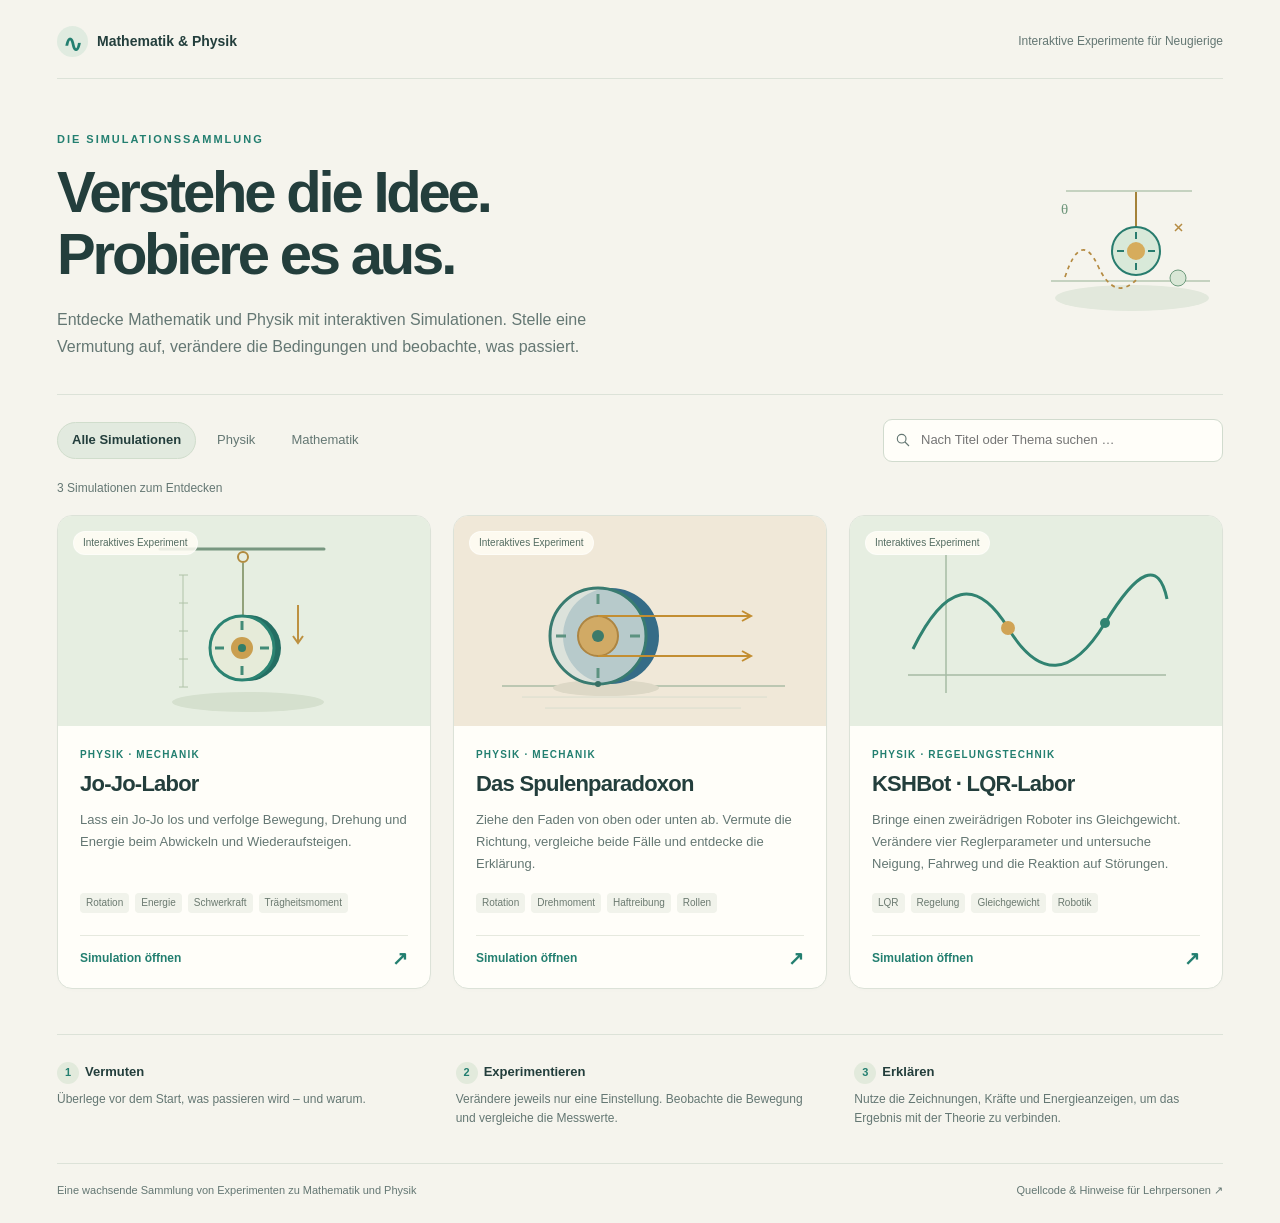
==== commit abaaf641: "Add KSHBot LQR experiment to the simulation library" ====
--- a/index.html
+++ b/index.html
@@ -16,7 +16,7 @@
 <main>
 <section class="hero"><div><div class="eyebrow">Die Simulationssammlung</div><h1>Verstehe die Idee.<br>Probiere es aus.</h1><p>Entdecke Mathematik und Physik mit interaktiven Simulationen. Stelle eine Vermutung auf, verändere die Bedingungen und beobachte, was passiert.</p></div><svg class="hero-art" viewBox="0 0 190 160" aria-hidden="true"><ellipse cx="99" cy="132" rx="77" ry="13" fill="#e2e8dc"/><path d="M18 115H177M33 25H159" stroke="#b7c7b2" stroke-width="1.5"/><path d="M103 26V69" stroke="#a48239" stroke-width="2"/><circle cx="103" cy="85" r="24" fill="#d8e9d9" stroke="#287c6e" stroke-width="2"/><circle cx="103" cy="85" r="9" fill="#d6ac5c"/><path d="M103 66L103 73M103 97V104M84 85H91M115 85H122" stroke="#287c6e" stroke-width="2"/><path d="M32 111Q48 63 65 100T105 112" fill="none" stroke="#b58b42" stroke-width="1.7" stroke-dasharray="4 4"/><circle cx="145" cy="112" r="8" fill="#d9e7d6" stroke="#6e9b7d"/><path d="M142 65L149 58M149 65L142 58" stroke="#b58b42" stroke-width="1.5"/><text x="28" y="48" font-size="15" fill="#6e967b" font-family="Georgia,serif">θ</text></svg></section>
 <div class="tools"><div class="filters" id="filters" role="group" aria-label="Nach Fach filtern"><button class="filter" type="button" aria-pressed="true" data-subject="all">Alle Simulationen</button><button class="filter" type="button" aria-pressed="false" data-subject="Physik">Physik</button><button class="filter" type="button" aria-pressed="false" data-subject="Mathematik">Mathematik</button></div><div class="search"><label class="sr-only" for="search">Simulationen nach Titel oder Thema durchsuchen</label><svg viewBox="0 0 24 24" fill="none" stroke="currentColor" stroke-width="1.7" aria-hidden="true"><circle cx="10" cy="10" r="6.5"/><path d="M15 15L21 21"/></svg><input type="search" id="search" placeholder="Nach Titel oder Thema suchen …" autocomplete="off"></div></div>
-<p class="count" id="count" role="status" aria-live="polite">2 Simulationen zum Entdecken</p><p class="notice" id="notice" hidden></p>
+<p class="count" id="count" role="status" aria-live="polite">3 Simulationen zum Entdecken</p><p class="notice" id="notice" hidden></p>
 <div class="cards" id="cards"><a class="card" href="physics/yoyo/"><div class="card-body"><div class="topic">Physik · Mechanik</div><h2>Jo-Jo-Labor</h2><p class="description">Lass ein Jo-Jo los und untersuche Schwerkraft, Rotation und Energie.</p><span class="open">Simulation öffnen →</span></div></a><a class="card" href="physics/spool/"><div class="card-body"><div class="topic">Physik · Mechanik</div><h2>Das Spulenparadoxon</h2><p class="description">Ziehe den Faden von oben oder unten ab. Vermute, in welche Richtung die Spule rollt.</p><span class="open">Simulation öffnen →</span></div></a></div>
 <p class="empty" id="empty" hidden>Keine Simulation passt zur Suche. Probiere ein anderes Thema oder wähle «Alle Simulationen».</p>
 <section class="learning" aria-label="So gehst du vor"><div><b><span class="number">1</span>Vermuten</b><p>Überlege vor dem Start, was passieren wird – und warum.</p></div><div><b><span class="number">2</span>Experimentieren</b><p>Verändere jeweils nur eine Einstellung. Beobachte die Bewegung und vergleiche die Messwerte.</p></div><div><b><span class="number">3</span>Erklären</b><p>Nutze die Zeichnungen, Kräfte und Energieanzeigen, um das Ergebnis mit der Theorie zu verbinden.</p></div></section>
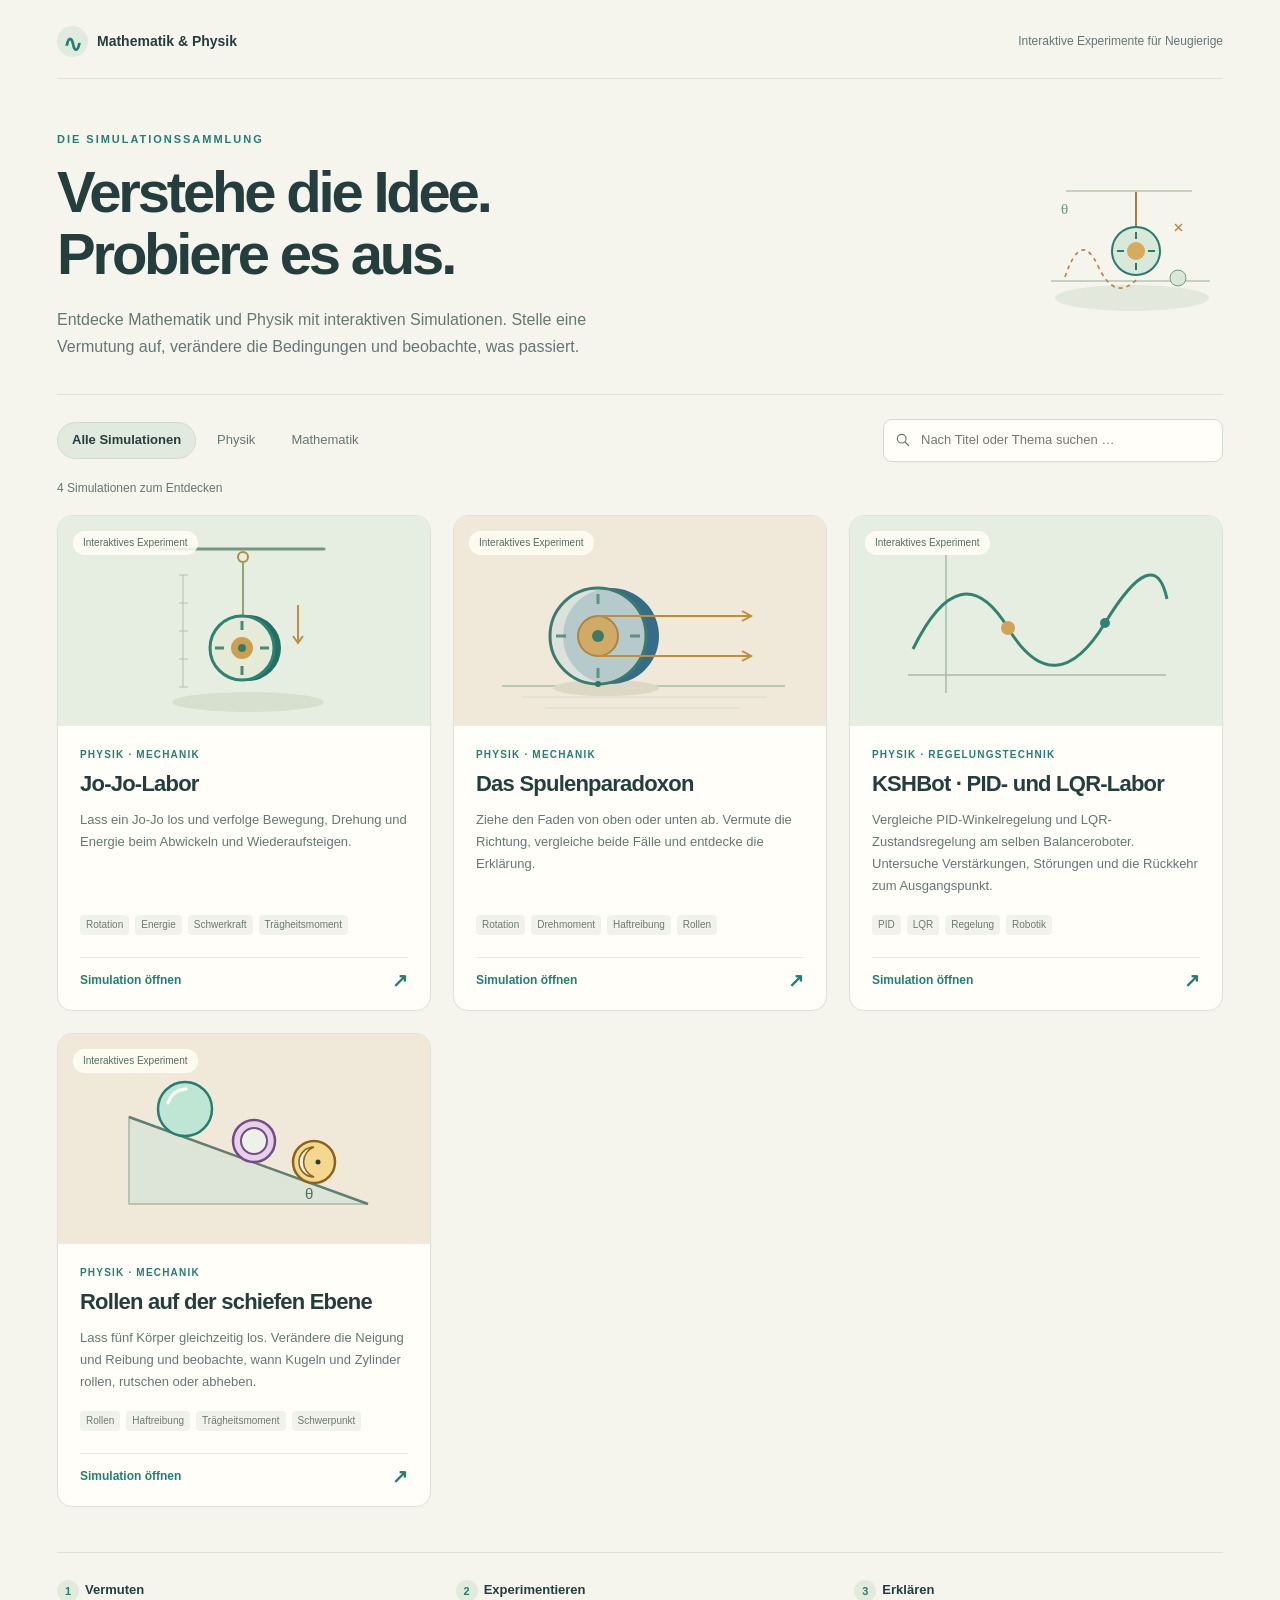
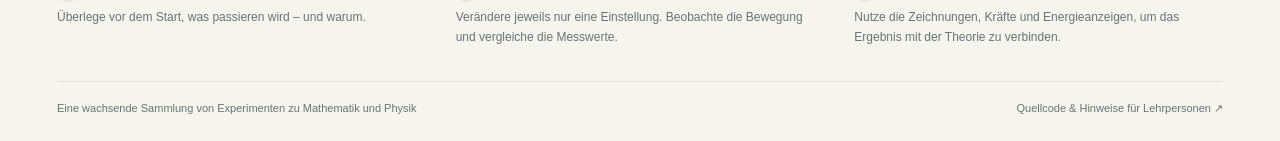
==== commit 1faccd6b: "Add rolling motion lab for an inclined plane" ====
--- a/index.html
+++ b/index.html
@@ -1,42 +1,43 @@
-<!DOCTYPE html>
-<html lang="de-CH">
-<head>
-<meta charset="utf-8">
-<meta name="viewport" content="width=device-width,initial-scale=1">
-<meta name="theme-color" content="#f5f4ed">
-<meta name="description" content="Interaktive Simulationen zu Mathematik und Physik. Vermute, experimentiere und entdecke die Ideen hinter der Bewegung.">
-<link rel="icon" href="data:,">
-<title>Mathematik &amp; Physik · Simulationssammlung</title>
-<style>
-:root{color-scheme:light;--paper:#f5f4ed;--ink:#233e3c;--muted:#647773;--green:#237f70;--line:#dce2d8;--card:#fffef9}*{box-sizing:border-box}body{margin:0;background:var(--paper);color:var(--ink);font:15px/1.6 'Segoe UI',Arial,sans-serif}a{color:var(--green)}button,input{font:inherit}button{cursor:pointer}a:focus-visible,button:focus-visible,input:focus-visible{outline:3px solid #c89031;outline-offset:4px}.wrap{max-width:1230px;margin:0 auto;padding:0 32px}header{display:flex;justify-content:space-between;align-items:center;padding:26px 0 21px;border-bottom:1px solid var(--line);gap:20px}.brand{font-size:14px;font-weight:650;display:flex;align-items:center;gap:9px}.mark{display:grid;place-items:center;width:31px;height:31px;background:#e0ebe0;color:var(--green);border-radius:50%;font-size:23px}.header-note{font-size:12px;color:var(--muted)}.hero{padding:52px 0 34px;display:flex;gap:35px;justify-content:space-between;align-items:center}.eyebrow{font-size:11px;font-weight:700;letter-spacing:.18em;text-transform:uppercase;color:var(--green);margin-bottom:12px}h1{font-size:clamp(35px,5vw,58px);font-weight:650;line-height:1.08;letter-spacing:-.055em;margin:0 0 20px;max-width:690px}.hero p{max-width:610px;font-size:16px;line-height:1.7;color:var(--muted);margin:0}.hero-art{width:190px;height:160px;flex-shrink:0}.tools{border-top:1px solid var(--line);padding-top:24px;display:flex;justify-content:space-between;align-items:center;gap:18px;flex-wrap:wrap}.filters{display:flex;gap:6px;flex-wrap:wrap}.filter{border:1px solid transparent;color:var(--muted);background:transparent;border-radius:25px;font-size:13px;padding:7px 14px}.filter:hover{background:#e9eee4}.filter[aria-pressed=true]{color:var(--ink);background:#e2eadf;border-color:#d0ddcc;font-weight:600}.search{position:relative;min-width:255px;max-width:340px;flex-grow:1}.search input{width:100%;border:1px solid #d1dbce;border-radius:9px;background:var(--card);padding:10px 13px 10px 37px;color:var(--ink);font-size:13px}.search svg{position:absolute;left:12px;top:13px;width:16px;height:16px;pointer-events:none;color:var(--muted)}.count{font-size:12px;color:var(--muted);margin:17px 0}.cards{display:grid;grid-template-columns:repeat(3,minmax(0,1fr));gap:22px}.card{display:flex;flex-direction:column;border:1px solid var(--line);border-radius:15px;background:var(--card);color:var(--ink);text-decoration:none;overflow:hidden;box-shadow:0 2px 3px #20382d03;transition:transform .15s,border-color .15s}.card:hover{transform:translateY(-3px);border-color:#9eb5a1}.art{height:210px;display:flex;align-items:center;justify-content:center;position:relative;background:#e6eee1}.card:nth-child(even) .art{background:#f0e8d8}.art svg{width:100%;height:100%;max-width:370px}.art-tag{position:absolute;top:15px;left:15px;background:#fffdf5d9;border:1px solid #ffffff80;border-radius:20px;padding:3px 9px;font-size:10px;color:#536c61}.card-body{padding:21px 22px 20px;display:flex;flex-direction:column;flex-grow:1}.topic{font-size:10px;text-transform:uppercase;letter-spacing:.12em;color:var(--green);font-weight:650}.card h2{font-size:22px;letter-spacing:-.035em;font-weight:650;line-height:1.3;margin:7px 0 10px}.description{font-size:13px;color:var(--muted);line-height:1.7;margin:0 0 18px;flex-grow:1}.tags{display:flex;gap:6px;flex-wrap:wrap;margin:0 0 22px}.tag{color:#6b7a70;background:#f1f3eb;border-radius:4px;font-size:10px;padding:2px 6px}.open{display:flex;justify-content:space-between;align-items:center;font-size:12px;font-weight:650;color:var(--green);border-top:1px solid #e6e9df;padding-top:13px}.open span:last-child{font-size:19px;line-height:1}.empty{border:1px dashed #c9d6c5;border-radius:12px;padding:32px;background:#f0f3e9;color:var(--muted);font-size:14px}.empty[hidden]{display:none}.learning{display:grid;grid-template-columns:repeat(3,1fr);gap:30px;border-top:1px solid var(--line);margin-top:45px;padding:27px 0 34px}.learning b{display:block;font-size:13px;margin-bottom:6px}.learning p{font-size:12px;color:var(--muted);margin:0}.number{display:inline-grid;place-items:center;width:22px;height:22px;background:#e2eadc;color:var(--green);border-radius:50%;font-size:11px;margin-right:6px}footer{display:flex;justify-content:space-between;gap:16px;flex-wrap:wrap;padding:18px 0 24px;border-top:1px solid var(--line);font-size:11px;color:var(--muted)}footer a{color:var(--muted);text-decoration:none}footer a:hover{text-decoration:underline}.notice{color:#965b20;background:#fbefd9;border-radius:7px;padding:12px 15px;font-size:12px}.notice[hidden]{display:none}.sr-only{position:absolute;width:1px;height:1px;padding:0;margin:-1px;overflow:hidden;clip:rect(0,0,0,0);white-space:nowrap;border:0}@media(max-width:1020px){.cards{grid-template-columns:repeat(2,minmax(0,1fr))}.hero-art{width:140px}.hero{padding-top:38px}h1{font-size:46px}}@media(max-width:620px){.wrap{padding:0 18px}header{padding:20px 0 16px}.header-note{display:none}.hero{padding:33px 0 28px}.hero-art{display:none}h1{font-size:38px}.hero p{font-size:14px}.tools{align-items:stretch}.search{max-width:none;flex-basis:100%}.cards{grid-template-columns:1fr;gap:18px}.art{height:190px}.learning{grid-template-columns:1fr;gap:18px;margin-top:30px}.card-body{padding:18px 20px}.count{margin:14px 0}}@media(prefers-reduced-motion:reduce){.card{transition:none}.card:hover{transform:none}}
-</style>
-</head>
-<body><div class="wrap">
-<header><div class="brand"><span class="mark" aria-hidden="true">∿</span>Mathematik &amp; Physik</div><span class="header-note">Interaktive Experimente für Neugierige</span></header>
-<main>
-<section class="hero"><div><div class="eyebrow">Die Simulationssammlung</div><h1>Verstehe die Idee.<br>Probiere es aus.</h1><p>Entdecke Mathematik und Physik mit interaktiven Simulationen. Stelle eine Vermutung auf, verändere die Bedingungen und beobachte, was passiert.</p></div><svg class="hero-art" viewBox="0 0 190 160" aria-hidden="true"><ellipse cx="99" cy="132" rx="77" ry="13" fill="#e2e8dc"/><path d="M18 115H177M33 25H159" stroke="#b7c7b2" stroke-width="1.5"/><path d="M103 26V69" stroke="#a48239" stroke-width="2"/><circle cx="103" cy="85" r="24" fill="#d8e9d9" stroke="#287c6e" stroke-width="2"/><circle cx="103" cy="85" r="9" fill="#d6ac5c"/><path d="M103 66L103 73M103 97V104M84 85H91M115 85H122" stroke="#287c6e" stroke-width="2"/><path d="M32 111Q48 63 65 100T105 112" fill="none" stroke="#b58b42" stroke-width="1.7" stroke-dasharray="4 4"/><circle cx="145" cy="112" r="8" fill="#d9e7d6" stroke="#6e9b7d"/><path d="M142 65L149 58M149 65L142 58" stroke="#b58b42" stroke-width="1.5"/><text x="28" y="48" font-size="15" fill="#6e967b" font-family="Georgia,serif">θ</text></svg></section>
-<div class="tools"><div class="filters" id="filters" role="group" aria-label="Nach Fach filtern"><button class="filter" type="button" aria-pressed="true" data-subject="all">Alle Simulationen</button><button class="filter" type="button" aria-pressed="false" data-subject="Physik">Physik</button><button class="filter" type="button" aria-pressed="false" data-subject="Mathematik">Mathematik</button></div><div class="search"><label class="sr-only" for="search">Simulationen nach Titel oder Thema durchsuchen</label><svg viewBox="0 0 24 24" fill="none" stroke="currentColor" stroke-width="1.7" aria-hidden="true"><circle cx="10" cy="10" r="6.5"/><path d="M15 15L21 21"/></svg><input type="search" id="search" placeholder="Nach Titel oder Thema suchen …" autocomplete="off"></div></div>
-<p class="count" id="count" role="status" aria-live="polite">3 Simulationen zum Entdecken</p><p class="notice" id="notice" hidden></p>
-<div class="cards" id="cards"><a class="card" href="physics/yoyo/"><div class="card-body"><div class="topic">Physik · Mechanik</div><h2>Jo-Jo-Labor</h2><p class="description">Lass ein Jo-Jo los und untersuche Schwerkraft, Rotation und Energie.</p><span class="open">Simulation öffnen →</span></div></a><a class="card" href="physics/spool/"><div class="card-body"><div class="topic">Physik · Mechanik</div><h2>Das Spulenparadoxon</h2><p class="description">Ziehe den Faden von oben oder unten ab. Vermute, in welche Richtung die Spule rollt.</p><span class="open">Simulation öffnen →</span></div></a></div>
-<p class="empty" id="empty" hidden>Keine Simulation passt zur Suche. Probiere ein anderes Thema oder wähle «Alle Simulationen».</p>
-<section class="learning" aria-label="So gehst du vor"><div><b><span class="number">1</span>Vermuten</b><p>Überlege vor dem Start, was passieren wird – und warum.</p></div><div><b><span class="number">2</span>Experimentieren</b><p>Verändere jeweils nur eine Einstellung. Beobachte die Bewegung und vergleiche die Messwerte.</p></div><div><b><span class="number">3</span>Erklären</b><p>Nutze die Zeichnungen, Kräfte und Energieanzeigen, um das Ergebnis mit der Theorie zu verbinden.</p></div></section>
-<noscript><p class="notice">Für die Suche und die interaktiven Experimente wird JavaScript benötigt. Die Links oben bleiben verfügbar.</p></noscript>
-</main><footer><span>Eine wachsende Sammlung von Experimenten zu Mathematik und Physik</span><a href="https://github.com/enigmaldc/simulations">Quellcode &amp; Hinweise für Lehrpersonen ↗</a></footer>
-</div>
-<script>
-(()=>{
-const $=id=>document.getElementById(id);let entries=[],subject='all';
-const drawings={
-yoyo:'<svg viewBox="0 0 370 210" aria-hidden="true"><ellipse cx="189" cy="186" rx="76" ry="10" fill="#d5e0ce"/><path d="M101 33H265" stroke="#789780" stroke-width="3" stroke-linecap="round"/><circle cx="184" cy="41" r="5" stroke="#b18b3f" stroke-width="2" fill="none"/><path d="M184 47V105" stroke="#7d8e61" stroke-width="1.6"/><path d="M124 59V171M120 59H129M120 87H129M120 115H129M120 143H129M120 171H129" stroke="#b0c3a8" stroke-width="1"/><circle cx="189" cy="132" r="33" fill="#246e63"/><circle cx="183" cy="132" r="32" fill="#e6ebd9" stroke="#2b8372" stroke-width="3"/><circle cx="183" cy="132" r="11" fill="#ca9f50"/><circle cx="183" cy="132" r="4" fill="#327d68"/><path d="M183 105V114M183 150V159M156 132H165M201 132H210" stroke="#428b77" stroke-width="3"/><path d="M239 89V126M234 120L239 127L244 120" stroke="#bd9141" stroke-width="2" fill="none"/></svg>',
-spool:'<svg viewBox="0 0 370 210" aria-hidden="true"><path d="M47 170H330" stroke="#bcc7b2" stroke-width="2"/><path d="M67 181H312M90 192H286" stroke="#d8ddce" stroke-width="1"/><ellipse cx="151" cy="172" rx="53" ry="8" fill="#ddd8c6"/><circle cx="156" cy="120" r="48" fill="#356c87"/><circle cx="143" cy="120" r="48" fill="#d7e2dd" fill-opacity=".8" stroke="#397b70" stroke-width="3"/><circle cx="143" cy="120" r="20" fill="#d1aa65" stroke="#ad8542" stroke-width="2"/><circle cx="143" cy="120" r="6" fill="#3d7a6a"/><path d="M143 100H295M143 140H295" stroke="#c38e32" stroke-width="2"/><path d="M287 95L296 100L287 105M287 135L296 140L287 145" fill="none" stroke="#c38e32" stroke-width="2"/><path d="M143 78V88M143 152V162M101 120H111M175 120H185" stroke="#5c9280" stroke-width="3"/><circle cx="143" cy="168" r="3" fill="#397064"/></svg>',
-generic:'<svg viewBox="0 0 370 210" aria-hidden="true"><path d="M57 159H315M95 39V177" stroke="#a6bba5" stroke-width="1.5"/><path d="M62 133Q110 35 157 112T254 107T316 83" stroke="#318371" stroke-width="3" fill="none"/><circle cx="157" cy="112" r="7" fill="#d0a355"/><circle cx="254" cy="107" r="5" fill="#318371"/></svg>'};
-function card(entry){const a=document.createElement('a');a.className='card';a.href=entry.path;const art=document.createElement('div');art.className='art';art.innerHTML=drawings[entry.icon]||drawings.generic;const artTag=document.createElement('span');artTag.className='art-tag';artTag.textContent='Interaktives Experiment';art.append(artTag);const body=document.createElement('div');body.className='card-body';const topic=document.createElement('div');topic.className='topic';topic.textContent=entry.subject+' · '+entry.topic;const title=document.createElement('h2');title.textContent=entry.title;const description=document.createElement('p');description.className='description';description.textContent=entry.description;const tags=document.createElement('div');tags.className='tags';for(const name of entry.tags.slice(0,4)){const tag=document.createElement('span');tag.className='tag';tag.textContent=name;tags.append(tag);}const open=document.createElement('div');open.className='open';const label=document.createElement('span');label.textContent='Simulation öffnen';const arrow=document.createElement('span');arrow.textContent='↗';arrow.setAttribute('aria-hidden','true');open.append(label,arrow);body.append(topic,title,description,tags,open);a.append(art,body);return a;}
-function render(){const query=$('search').value.trim().toLocaleLowerCase();const visible=entries.filter(e=>(subject==='all'||e.subject===subject)&&[e.title,e.subject,e.topic,e.description,...e.tags].join(' ').toLocaleLowerCase().includes(query));$('cards').replaceChildren(...visible.map(card));$('empty').hidden=visible.length!==0;$('empty').textContent=subject==='Mathematik'&&!query?'Hier erscheinen Mathematik-Simulationen, sobald die Sammlung wächst. Wähle «Alle Simulationen», um die vorhandenen Experimente zu entdecken.':'Keine Simulation passt zur Suche. Probiere ein anderes Thema oder wähle «Alle Simulationen».';$('count').textContent=visible.length+(visible.length===1?' Simulation':' Simulationen')+(query||subject!=='all'?' gefunden':' zum Entdecken');}
-function filters(){const subjects=['all',...new Set(['Physik','Mathematik',...entries.map(e=>e.subject)])];$('filters').replaceChildren(...subjects.map(name=>{const b=document.createElement('button');b.type='button';b.className='filter';b.dataset.subject=name;b.textContent=name==='all'?'Alle Simulationen':name;b.setAttribute('aria-pressed',String(name===subject));return b;}));}
-$('filters').addEventListener('click',e=>{const b=e.target.closest('[data-subject]');if(!b||!entries.length)return;subject=b.dataset.subject;filters();render();});$('search').addEventListener('input',()=>{if(entries.length)render();});
-async function load(){try{const response=await fetch('./simulations.json',{cache:'no-cache'});if(!response.ok)throw new Error('Die Übersicht meldet HTTP '+response.status);const data=await response.json();if(!Array.isArray(data))throw new Error('Die Übersicht muss eine Liste sein');const ids=new Set();for(const entry of data){if(!entry||!['id','title','subject','topic','description','path'].every(k=>typeof entry[k]==='string'&&entry[k].trim())||!Array.isArray(entry.tags)||!entry.tags.every(t=>typeof t==='string')||ids.has(entry.id)||/^(?:[a-z][a-z0-9+.-]*:|\/)|(?:^|\/)\.\.(?:\/|$)/i.test(entry.path))throw new Error('Ungültiger Eintrag in der Übersicht');ids.add(entry.id);}entries=data;filters();render();}catch(error){$('notice').hidden=false;$('notice').textContent='Die vollständige Übersicht konnte nicht geladen werden. Die Links zu den Experimenten funktionieren weiterhin. Öffne die lokal gespeicherte Datei über einen lokalen Webserver oder verwende die veröffentlichte GitHub-Pages-Seite.';$('search').disabled=true;for(const b of $('filters').querySelectorAll('button'))b.disabled=true;console.error('Simulationsübersicht:',error);}}
-load();
-})();
-</script>
-</body>
-</html>
+<!DOCTYPE html>
+<html lang="de-CH">
+<head>
+<meta charset="utf-8">
+<meta name="viewport" content="width=device-width,initial-scale=1">
+<meta name="theme-color" content="#f5f4ed">
+<meta name="description" content="Interaktive Simulationen zu Mathematik und Physik. Vermute, experimentiere und entdecke die Ideen hinter der Bewegung.">
+<link rel="icon" href="data:,">
+<title>Mathematik &amp; Physik · Simulationssammlung</title>
+<style>
+:root{color-scheme:light;--paper:#f5f4ed;--ink:#233e3c;--muted:#647773;--green:#237f70;--line:#dce2d8;--card:#fffef9}*{box-sizing:border-box}body{margin:0;background:var(--paper);color:var(--ink);font:15px/1.6 'Segoe UI',Arial,sans-serif}a{color:var(--green)}button,input{font:inherit}button{cursor:pointer}a:focus-visible,button:focus-visible,input:focus-visible{outline:3px solid #c89031;outline-offset:4px}.wrap{max-width:1230px;margin:0 auto;padding:0 32px}header{display:flex;justify-content:space-between;align-items:center;padding:26px 0 21px;border-bottom:1px solid var(--line);gap:20px}.brand{font-size:14px;font-weight:650;display:flex;align-items:center;gap:9px}.mark{display:grid;place-items:center;width:31px;height:31px;background:#e0ebe0;color:var(--green);border-radius:50%;font-size:23px}.header-note{font-size:12px;color:var(--muted)}.hero{padding:52px 0 34px;display:flex;gap:35px;justify-content:space-between;align-items:center}.eyebrow{font-size:11px;font-weight:700;letter-spacing:.18em;text-transform:uppercase;color:var(--green);margin-bottom:12px}h1{font-size:clamp(35px,5vw,58px);font-weight:650;line-height:1.08;letter-spacing:-.055em;margin:0 0 20px;max-width:690px}.hero p{max-width:610px;font-size:16px;line-height:1.7;color:var(--muted);margin:0}.hero-art{width:190px;height:160px;flex-shrink:0}.tools{border-top:1px solid var(--line);padding-top:24px;display:flex;justify-content:space-between;align-items:center;gap:18px;flex-wrap:wrap}.filters{display:flex;gap:6px;flex-wrap:wrap}.filter{border:1px solid transparent;color:var(--muted);background:transparent;border-radius:25px;font-size:13px;padding:7px 14px}.filter:hover{background:#e9eee4}.filter[aria-pressed=true]{color:var(--ink);background:#e2eadf;border-color:#d0ddcc;font-weight:600}.search{position:relative;min-width:255px;max-width:340px;flex-grow:1}.search input{width:100%;border:1px solid #d1dbce;border-radius:9px;background:var(--card);padding:10px 13px 10px 37px;color:var(--ink);font-size:13px}.search svg{position:absolute;left:12px;top:13px;width:16px;height:16px;pointer-events:none;color:var(--muted)}.count{font-size:12px;color:var(--muted);margin:17px 0}.cards{display:grid;grid-template-columns:repeat(3,minmax(0,1fr));gap:22px}.card{display:flex;flex-direction:column;border:1px solid var(--line);border-radius:15px;background:var(--card);color:var(--ink);text-decoration:none;overflow:hidden;box-shadow:0 2px 3px #20382d03;transition:transform .15s,border-color .15s}.card:hover{transform:translateY(-3px);border-color:#9eb5a1}.art{height:210px;display:flex;align-items:center;justify-content:center;position:relative;background:#e6eee1}.card:nth-child(even) .art{background:#f0e8d8}.art svg{width:100%;height:100%;max-width:370px}.art-tag{position:absolute;top:15px;left:15px;background:#fffdf5d9;border:1px solid #ffffff80;border-radius:20px;padding:3px 9px;font-size:10px;color:#536c61}.card-body{padding:21px 22px 20px;display:flex;flex-direction:column;flex-grow:1}.topic{font-size:10px;text-transform:uppercase;letter-spacing:.12em;color:var(--green);font-weight:650}.card h2{font-size:22px;letter-spacing:-.035em;font-weight:650;line-height:1.3;margin:7px 0 10px}.description{font-size:13px;color:var(--muted);line-height:1.7;margin:0 0 18px;flex-grow:1}.tags{display:flex;gap:6px;flex-wrap:wrap;margin:0 0 22px}.tag{color:#6b7a70;background:#f1f3eb;border-radius:4px;font-size:10px;padding:2px 6px}.open{display:flex;justify-content:space-between;align-items:center;font-size:12px;font-weight:650;color:var(--green);border-top:1px solid #e6e9df;padding-top:13px}.open span:last-child{font-size:19px;line-height:1}.empty{border:1px dashed #c9d6c5;border-radius:12px;padding:32px;background:#f0f3e9;color:var(--muted);font-size:14px}.empty[hidden]{display:none}.learning{display:grid;grid-template-columns:repeat(3,1fr);gap:30px;border-top:1px solid var(--line);margin-top:45px;padding:27px 0 34px}.learning b{display:block;font-size:13px;margin-bottom:6px}.learning p{font-size:12px;color:var(--muted);margin:0}.number{display:inline-grid;place-items:center;width:22px;height:22px;background:#e2eadc;color:var(--green);border-radius:50%;font-size:11px;margin-right:6px}footer{display:flex;justify-content:space-between;gap:16px;flex-wrap:wrap;padding:18px 0 24px;border-top:1px solid var(--line);font-size:11px;color:var(--muted)}footer a{color:var(--muted);text-decoration:none}footer a:hover{text-decoration:underline}.notice{color:#965b20;background:#fbefd9;border-radius:7px;padding:12px 15px;font-size:12px}.notice[hidden]{display:none}.sr-only{position:absolute;width:1px;height:1px;padding:0;margin:-1px;overflow:hidden;clip:rect(0,0,0,0);white-space:nowrap;border:0}@media(max-width:1020px){.cards{grid-template-columns:repeat(2,minmax(0,1fr))}.hero-art{width:140px}.hero{padding-top:38px}h1{font-size:46px}}@media(max-width:620px){.wrap{padding:0 18px}header{padding:20px 0 16px}.header-note{display:none}.hero{padding:33px 0 28px}.hero-art{display:none}h1{font-size:38px}.hero p{font-size:14px}.tools{align-items:stretch}.search{max-width:none;flex-basis:100%}.cards{grid-template-columns:1fr;gap:18px}.art{height:190px}.learning{grid-template-columns:1fr;gap:18px;margin-top:30px}.card-body{padding:18px 20px}.count{margin:14px 0}}@media(prefers-reduced-motion:reduce){.card{transition:none}.card:hover{transform:none}}
+</style>
+</head>
+<body><div class="wrap">
+<header><div class="brand"><span class="mark" aria-hidden="true">∿</span>Mathematik &amp; Physik</div><span class="header-note">Interaktive Experimente für Neugierige</span></header>
+<main>
+<section class="hero"><div><div class="eyebrow">Die Simulationssammlung</div><h1>Verstehe die Idee.<br>Probiere es aus.</h1><p>Entdecke Mathematik und Physik mit interaktiven Simulationen. Stelle eine Vermutung auf, verändere die Bedingungen und beobachte, was passiert.</p></div><svg class="hero-art" viewBox="0 0 190 160" aria-hidden="true"><ellipse cx="99" cy="132" rx="77" ry="13" fill="#e2e8dc"/><path d="M18 115H177M33 25H159" stroke="#b7c7b2" stroke-width="1.5"/><path d="M103 26V69" stroke="#a48239" stroke-width="2"/><circle cx="103" cy="85" r="24" fill="#d8e9d9" stroke="#287c6e" stroke-width="2"/><circle cx="103" cy="85" r="9" fill="#d6ac5c"/><path d="M103 66L103 73M103 97V104M84 85H91M115 85H122" stroke="#287c6e" stroke-width="2"/><path d="M32 111Q48 63 65 100T105 112" fill="none" stroke="#b58b42" stroke-width="1.7" stroke-dasharray="4 4"/><circle cx="145" cy="112" r="8" fill="#d9e7d6" stroke="#6e9b7d"/><path d="M142 65L149 58M149 65L142 58" stroke="#b58b42" stroke-width="1.5"/><text x="28" y="48" font-size="15" fill="#6e967b" font-family="Georgia,serif">θ</text></svg></section>
+<div class="tools"><div class="filters" id="filters" role="group" aria-label="Nach Fach filtern"><button class="filter" type="button" aria-pressed="true" data-subject="all">Alle Simulationen</button><button class="filter" type="button" aria-pressed="false" data-subject="Physik">Physik</button><button class="filter" type="button" aria-pressed="false" data-subject="Mathematik">Mathematik</button></div><div class="search"><label class="sr-only" for="search">Simulationen nach Titel oder Thema durchsuchen</label><svg viewBox="0 0 24 24" fill="none" stroke="currentColor" stroke-width="1.7" aria-hidden="true"><circle cx="10" cy="10" r="6.5"/><path d="M15 15L21 21"/></svg><input type="search" id="search" placeholder="Nach Titel oder Thema suchen …" autocomplete="off"></div></div>
+<p class="count" id="count" role="status" aria-live="polite">4 Simulationen zum Entdecken</p><p class="notice" id="notice" hidden></p>
+<div class="cards" id="cards"><a class="card" href="physics/yoyo/"><div class="card-body"><div class="topic">Physik · Mechanik</div><h2>Jo-Jo-Labor</h2><p class="description">Lass ein Jo-Jo los und untersuche Schwerkraft, Rotation und Energie.</p><span class="open">Simulation öffnen →</span></div></a><a class="card" href="physics/spool/"><div class="card-body"><div class="topic">Physik · Mechanik</div><h2>Das Spulenparadoxon</h2><p class="description">Ziehe den Faden von oben oder unten ab. Vermute, in welche Richtung die Spule rollt.</p><span class="open">Simulation öffnen →</span></div></a><a class="card" href="physics/rolling/"><div class="card-body"><div class="topic">Physik · Mechanik</div><h2>Rollen auf der schiefen Ebene</h2><p class="description">Lass fünf Körper gleichzeitig los. Verändere die Neigung und Reibung und beobachte, wann Kugeln und Zylinder rollen, rutschen oder abheben.</p><span class="open">Simulation öffnen →</span></div></a></div>
+<p class="empty" id="empty" hidden>Keine Simulation passt zur Suche. Probiere ein anderes Thema oder wähle «Alle Simulationen».</p>
+<section class="learning" aria-label="So gehst du vor"><div><b><span class="number">1</span>Vermuten</b><p>Überlege vor dem Start, was passieren wird – und warum.</p></div><div><b><span class="number">2</span>Experimentieren</b><p>Verändere jeweils nur eine Einstellung. Beobachte die Bewegung und vergleiche die Messwerte.</p></div><div><b><span class="number">3</span>Erklären</b><p>Nutze die Zeichnungen, Kräfte und Energieanzeigen, um das Ergebnis mit der Theorie zu verbinden.</p></div></section>
+<noscript><p class="notice">Für die Suche und die interaktiven Experimente wird JavaScript benötigt. Die Links oben bleiben verfügbar.</p></noscript>
+</main><footer><span>Eine wachsende Sammlung von Experimenten zu Mathematik und Physik</span><a href="https://github.com/enigmaldc/simulations">Quellcode &amp; Hinweise für Lehrpersonen ↗</a></footer>
+</div>
+<script>
+(()=>{
+const $=id=>document.getElementById(id);let entries=[],subject='all';
+const drawings={
+yoyo:'<svg viewBox="0 0 370 210" aria-hidden="true"><ellipse cx="189" cy="186" rx="76" ry="10" fill="#d5e0ce"/><path d="M101 33H265" stroke="#789780" stroke-width="3" stroke-linecap="round"/><circle cx="184" cy="41" r="5" stroke="#b18b3f" stroke-width="2" fill="none"/><path d="M184 47V105" stroke="#7d8e61" stroke-width="1.6"/><path d="M124 59V171M120 59H129M120 87H129M120 115H129M120 143H129M120 171H129" stroke="#b0c3a8" stroke-width="1"/><circle cx="189" cy="132" r="33" fill="#246e63"/><circle cx="183" cy="132" r="32" fill="#e6ebd9" stroke="#2b8372" stroke-width="3"/><circle cx="183" cy="132" r="11" fill="#ca9f50"/><circle cx="183" cy="132" r="4" fill="#327d68"/><path d="M183 105V114M183 150V159M156 132H165M201 132H210" stroke="#428b77" stroke-width="3"/><path d="M239 89V126M234 120L239 127L244 120" stroke="#bd9141" stroke-width="2" fill="none"/></svg>',
+spool:'<svg viewBox="0 0 370 210" aria-hidden="true"><path d="M47 170H330" stroke="#bcc7b2" stroke-width="2"/><path d="M67 181H312M90 192H286" stroke="#d8ddce" stroke-width="1"/><ellipse cx="151" cy="172" rx="53" ry="8" fill="#ddd8c6"/><circle cx="156" cy="120" r="48" fill="#356c87"/><circle cx="143" cy="120" r="48" fill="#d7e2dd" fill-opacity=".8" stroke="#397b70" stroke-width="3"/><circle cx="143" cy="120" r="20" fill="#d1aa65" stroke="#ad8542" stroke-width="2"/><circle cx="143" cy="120" r="6" fill="#3d7a6a"/><path d="M143 100H295M143 140H295" stroke="#c38e32" stroke-width="2"/><path d="M287 95L296 100L287 105M287 135L296 140L287 145" fill="none" stroke="#c38e32" stroke-width="2"/><path d="M143 78V88M143 152V162M101 120H111M175 120H185" stroke="#5c9280" stroke-width="3"/><circle cx="143" cy="168" r="3" fill="#397064"/></svg>',
+rolling:'<svg viewBox="0 0 370 210" aria-hidden="true"><path d="M70 83L309 170H70Z" fill="#dce5d7" stroke="#a6bba5" stroke-width="1.5"/><path d="M70 83L309 170" stroke="#627e70" stroke-width="2.5"/><circle cx="126" cy="75" r="27" fill="#bfe6d4" stroke="#237f70" stroke-width="2.5"/><path d="M109 69Q113 56 127 55" fill="none" stroke="#fffef9" stroke-width="3" stroke-linecap="round"/><circle cx="195" cy="107" r="21" fill="#e8d0eb" stroke="#724c85" stroke-width="2.5"/><circle cx="195" cy="107" r="13" fill="#edf2e8" stroke="#724c85" stroke-width="2"/><circle cx="255" cy="128" r="21" fill="#f5d890" stroke="#8b641c" stroke-width="2.5"/><path d="M255 113A15 15 0 0 0 255 143A16 16 0 0 1 255 113Z" fill="#edf2e8" stroke="#8b641c" stroke-width="1.6"/><circle cx="259" cy="128" r="2.5" fill="#283e37"/><text x="246" y="165" font-size="15" fill="#536c61">θ</text></svg>',
+generic:'<svg viewBox="0 0 370 210" aria-hidden="true"><path d="M57 159H315M95 39V177" stroke="#a6bba5" stroke-width="1.5"/><path d="M62 133Q110 35 157 112T254 107T316 83" stroke="#318371" stroke-width="3" fill="none"/><circle cx="157" cy="112" r="7" fill="#d0a355"/><circle cx="254" cy="107" r="5" fill="#318371"/></svg>'};
+function card(entry){const a=document.createElement('a');a.className='card';a.href=entry.path;const art=document.createElement('div');art.className='art';art.innerHTML=drawings[entry.icon]||drawings.generic;const artTag=document.createElement('span');artTag.className='art-tag';artTag.textContent='Interaktives Experiment';art.append(artTag);const body=document.createElement('div');body.className='card-body';const topic=document.createElement('div');topic.className='topic';topic.textContent=entry.subject+' · '+entry.topic;const title=document.createElement('h2');title.textContent=entry.title;const description=document.createElement('p');description.className='description';description.textContent=entry.description;const tags=document.createElement('div');tags.className='tags';for(const name of entry.tags.slice(0,4)){const tag=document.createElement('span');tag.className='tag';tag.textContent=name;tags.append(tag);}const open=document.createElement('div');open.className='open';const label=document.createElement('span');label.textContent='Simulation öffnen';const arrow=document.createElement('span');arrow.textContent='↗';arrow.setAttribute('aria-hidden','true');open.append(label,arrow);body.append(topic,title,description,tags,open);a.append(art,body);return a;}
+function render(){const query=$('search').value.trim().toLocaleLowerCase();const visible=entries.filter(e=>(subject==='all'||e.subject===subject)&&[e.title,e.subject,e.topic,e.description,...e.tags].join(' ').toLocaleLowerCase().includes(query));$('cards').replaceChildren(...visible.map(card));$('empty').hidden=visible.length!==0;$('empty').textContent=subject==='Mathematik'&&!query?'Hier erscheinen Mathematik-Simulationen, sobald die Sammlung wächst. Wähle «Alle Simulationen», um die vorhandenen Experimente zu entdecken.':'Keine Simulation passt zur Suche. Probiere ein anderes Thema oder wähle «Alle Simulationen».';$('count').textContent=visible.length+(visible.length===1?' Simulation':' Simulationen')+(query||subject!=='all'?' gefunden':' zum Entdecken');}
+function filters(){const subjects=['all',...new Set(['Physik','Mathematik',...entries.map(e=>e.subject)])];$('filters').replaceChildren(...subjects.map(name=>{const b=document.createElement('button');b.type='button';b.className='filter';b.dataset.subject=name;b.textContent=name==='all'?'Alle Simulationen':name;b.setAttribute('aria-pressed',String(name===subject));return b;}));}
+$('filters').addEventListener('click',e=>{const b=e.target.closest('[data-subject]');if(!b||!entries.length)return;subject=b.dataset.subject;filters();render();});$('search').addEventListener('input',()=>{if(entries.length)render();});
+async function load(){try{const response=await fetch('./simulations.json',{cache:'no-cache'});if(!response.ok)throw new Error('Die Übersicht meldet HTTP '+response.status);const data=await response.json();if(!Array.isArray(data))throw new Error('Die Übersicht muss eine Liste sein');const ids=new Set();for(const entry of data){if(!entry||!['id','title','subject','topic','description','path'].every(k=>typeof entry[k]==='string'&&entry[k].trim())||!Array.isArray(entry.tags)||!entry.tags.every(t=>typeof t==='string')||ids.has(entry.id)||/^(?:[a-z][a-z0-9+.-]*:|\/)|(?:^|\/)\.\.(?:\/|$)/i.test(entry.path))throw new Error('Ungültiger Eintrag in der Übersicht');ids.add(entry.id);}entries=data;filters();render();}catch(error){$('notice').hidden=false;$('notice').textContent='Die vollständige Übersicht konnte nicht geladen werden. Die Links zu den Experimenten funktionieren weiterhin. Öffne die lokal gespeicherte Datei über einen lokalen Webserver oder verwende die veröffentlichte GitHub-Pages-Seite.';$('search').disabled=true;for(const b of $('filters').querySelectorAll('button'))b.disabled=true;console.error('Simulationsübersicht:',error);}}
+load();
+})();
+</script>
+</body>
+</html>
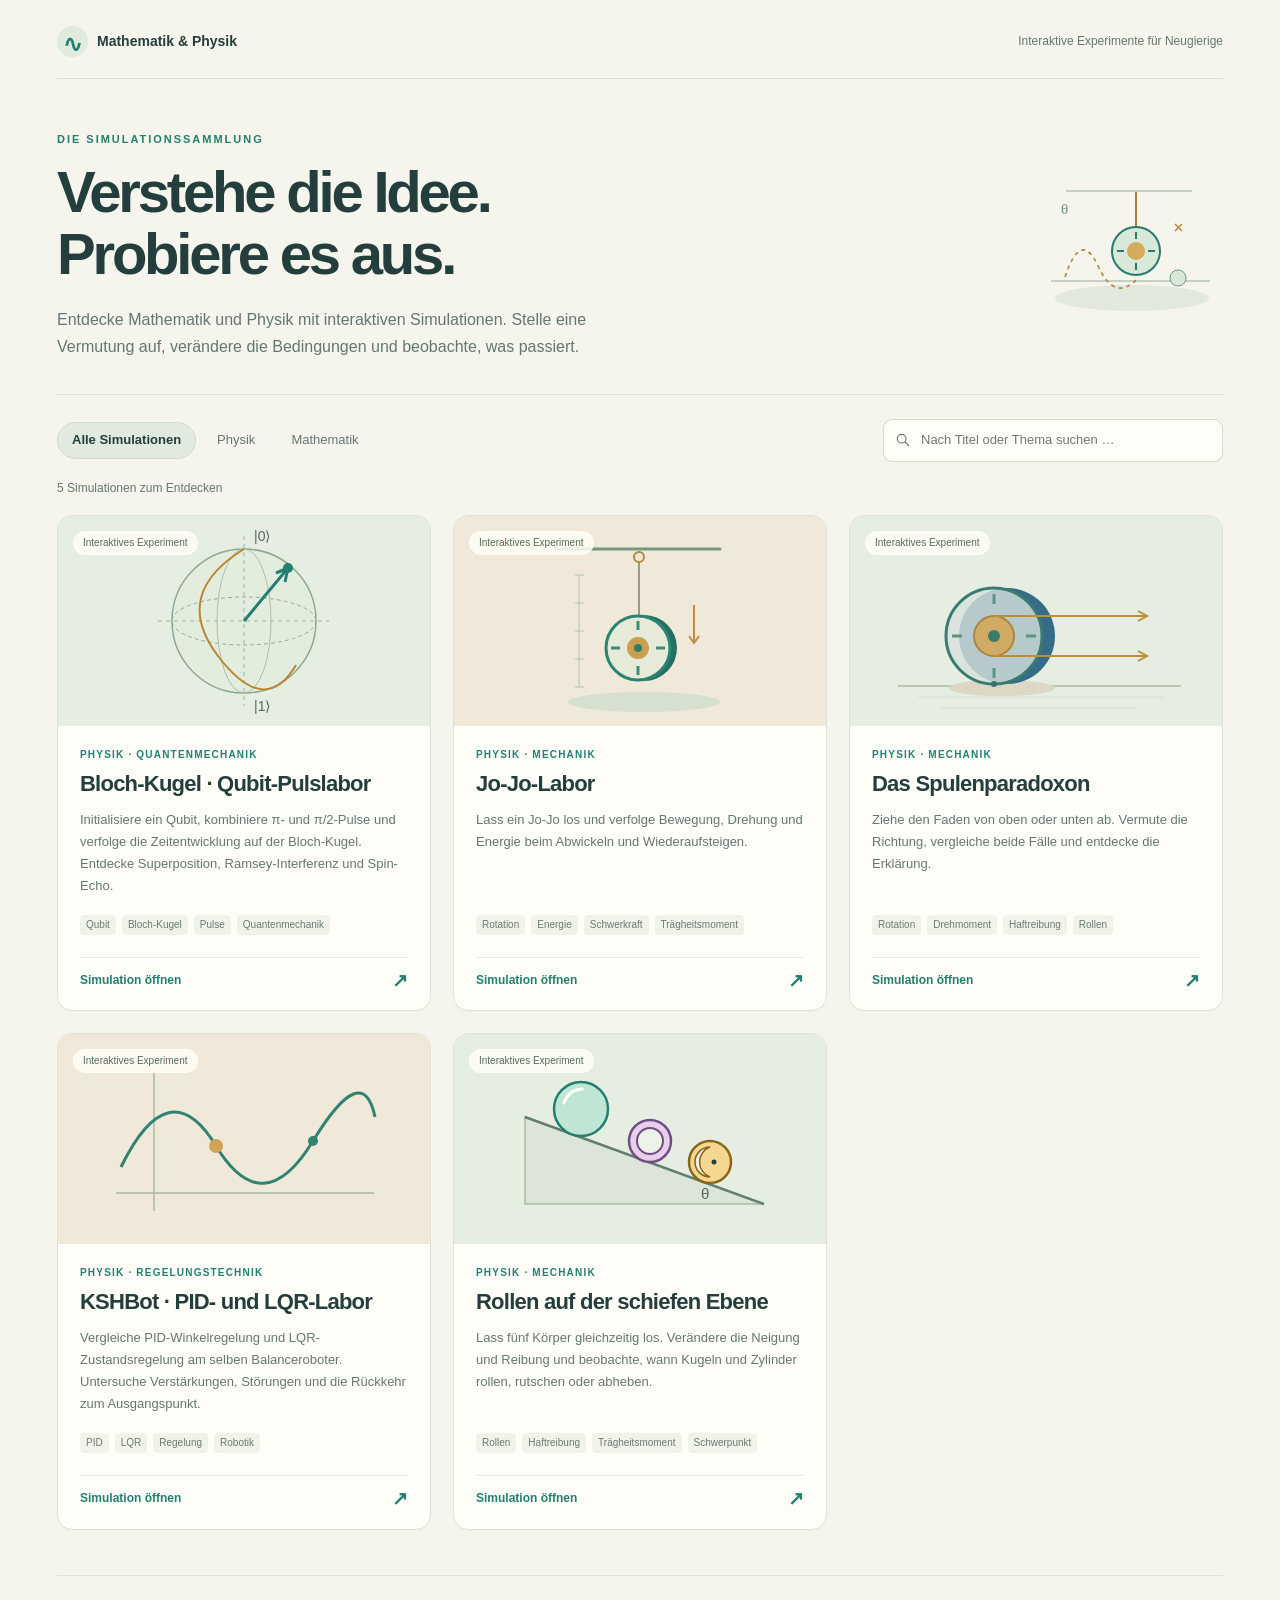
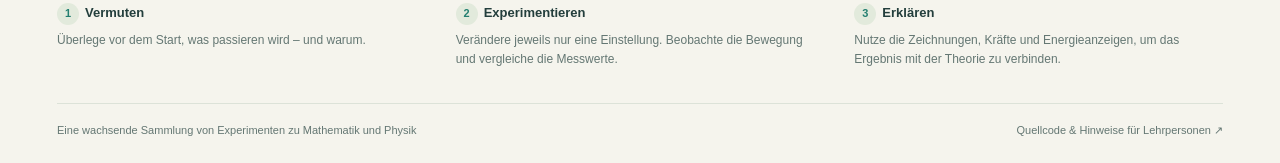
==== commit fbd0cb19: "Add interactive Bloch sphere and qubit pulse laboratory" ====
--- a/index.html
+++ b/index.html
@@ -27,6 +27,7 @@
 (()=>{
 const $=id=>document.getElementById(id);let entries=[],subject='all';
 const drawings={
+bloch:'<svg viewBox="0 0 370 210" aria-hidden="true"><circle cx="185" cy="105" r="72" fill="#e2edde" stroke="#8da990" stroke-width="1.5"/><ellipse cx="185" cy="105" rx="72" ry="24" fill="none" stroke="#93ad96" stroke-dasharray="4 3"/><ellipse cx="185" cy="105" rx="27" ry="72" fill="none" stroke="#acc0a6"/><path d="M185 20V190M99 105H270" stroke="#9db49a" stroke-dasharray="4 4"/><path d="M185 105L229 52L217 57M229 52L226 66" fill="none" stroke="#237f70" stroke-width="3"/><path d="M185 33Q112 78 159 140T237 149" fill="none" stroke="#bc8531" stroke-width="2"/><circle cx="229" cy="52" r="5" fill="#237f70"/><text x="195" y="25" fill="#536c61" font-size="14">|0⟩</text><text x="195" y="195" fill="#536c61" font-size="14">|1⟩</text></svg>',
 yoyo:'<svg viewBox="0 0 370 210" aria-hidden="true"><ellipse cx="189" cy="186" rx="76" ry="10" fill="#d5e0ce"/><path d="M101 33H265" stroke="#789780" stroke-width="3" stroke-linecap="round"/><circle cx="184" cy="41" r="5" stroke="#b18b3f" stroke-width="2" fill="none"/><path d="M184 47V105" stroke="#7d8e61" stroke-width="1.6"/><path d="M124 59V171M120 59H129M120 87H129M120 115H129M120 143H129M120 171H129" stroke="#b0c3a8" stroke-width="1"/><circle cx="189" cy="132" r="33" fill="#246e63"/><circle cx="183" cy="132" r="32" fill="#e6ebd9" stroke="#2b8372" stroke-width="3"/><circle cx="183" cy="132" r="11" fill="#ca9f50"/><circle cx="183" cy="132" r="4" fill="#327d68"/><path d="M183 105V114M183 150V159M156 132H165M201 132H210" stroke="#428b77" stroke-width="3"/><path d="M239 89V126M234 120L239 127L244 120" stroke="#bd9141" stroke-width="2" fill="none"/></svg>',
 spool:'<svg viewBox="0 0 370 210" aria-hidden="true"><path d="M47 170H330" stroke="#bcc7b2" stroke-width="2"/><path d="M67 181H312M90 192H286" stroke="#d8ddce" stroke-width="1"/><ellipse cx="151" cy="172" rx="53" ry="8" fill="#ddd8c6"/><circle cx="156" cy="120" r="48" fill="#356c87"/><circle cx="143" cy="120" r="48" fill="#d7e2dd" fill-opacity=".8" stroke="#397b70" stroke-width="3"/><circle cx="143" cy="120" r="20" fill="#d1aa65" stroke="#ad8542" stroke-width="2"/><circle cx="143" cy="120" r="6" fill="#3d7a6a"/><path d="M143 100H295M143 140H295" stroke="#c38e32" stroke-width="2"/><path d="M287 95L296 100L287 105M287 135L296 140L287 145" fill="none" stroke="#c38e32" stroke-width="2"/><path d="M143 78V88M143 152V162M101 120H111M175 120H185" stroke="#5c9280" stroke-width="3"/><circle cx="143" cy="168" r="3" fill="#397064"/></svg>',
 rolling:'<svg viewBox="0 0 370 210" aria-hidden="true"><path d="M70 83L309 170H70Z" fill="#dce5d7" stroke="#a6bba5" stroke-width="1.5"/><path d="M70 83L309 170" stroke="#627e70" stroke-width="2.5"/><circle cx="126" cy="75" r="27" fill="#bfe6d4" stroke="#237f70" stroke-width="2.5"/><path d="M109 69Q113 56 127 55" fill="none" stroke="#fffef9" stroke-width="3" stroke-linecap="round"/><circle cx="195" cy="107" r="21" fill="#e8d0eb" stroke="#724c85" stroke-width="2.5"/><circle cx="195" cy="107" r="13" fill="#edf2e8" stroke="#724c85" stroke-width="2"/><circle cx="255" cy="128" r="21" fill="#f5d890" stroke="#8b641c" stroke-width="2.5"/><path d="M255 113A15 15 0 0 0 255 143A16 16 0 0 1 255 113Z" fill="#edf2e8" stroke="#8b641c" stroke-width="1.6"/><circle cx="259" cy="128" r="2.5" fill="#283e37"/><text x="246" y="165" font-size="15" fill="#536c61">θ</text></svg>',
